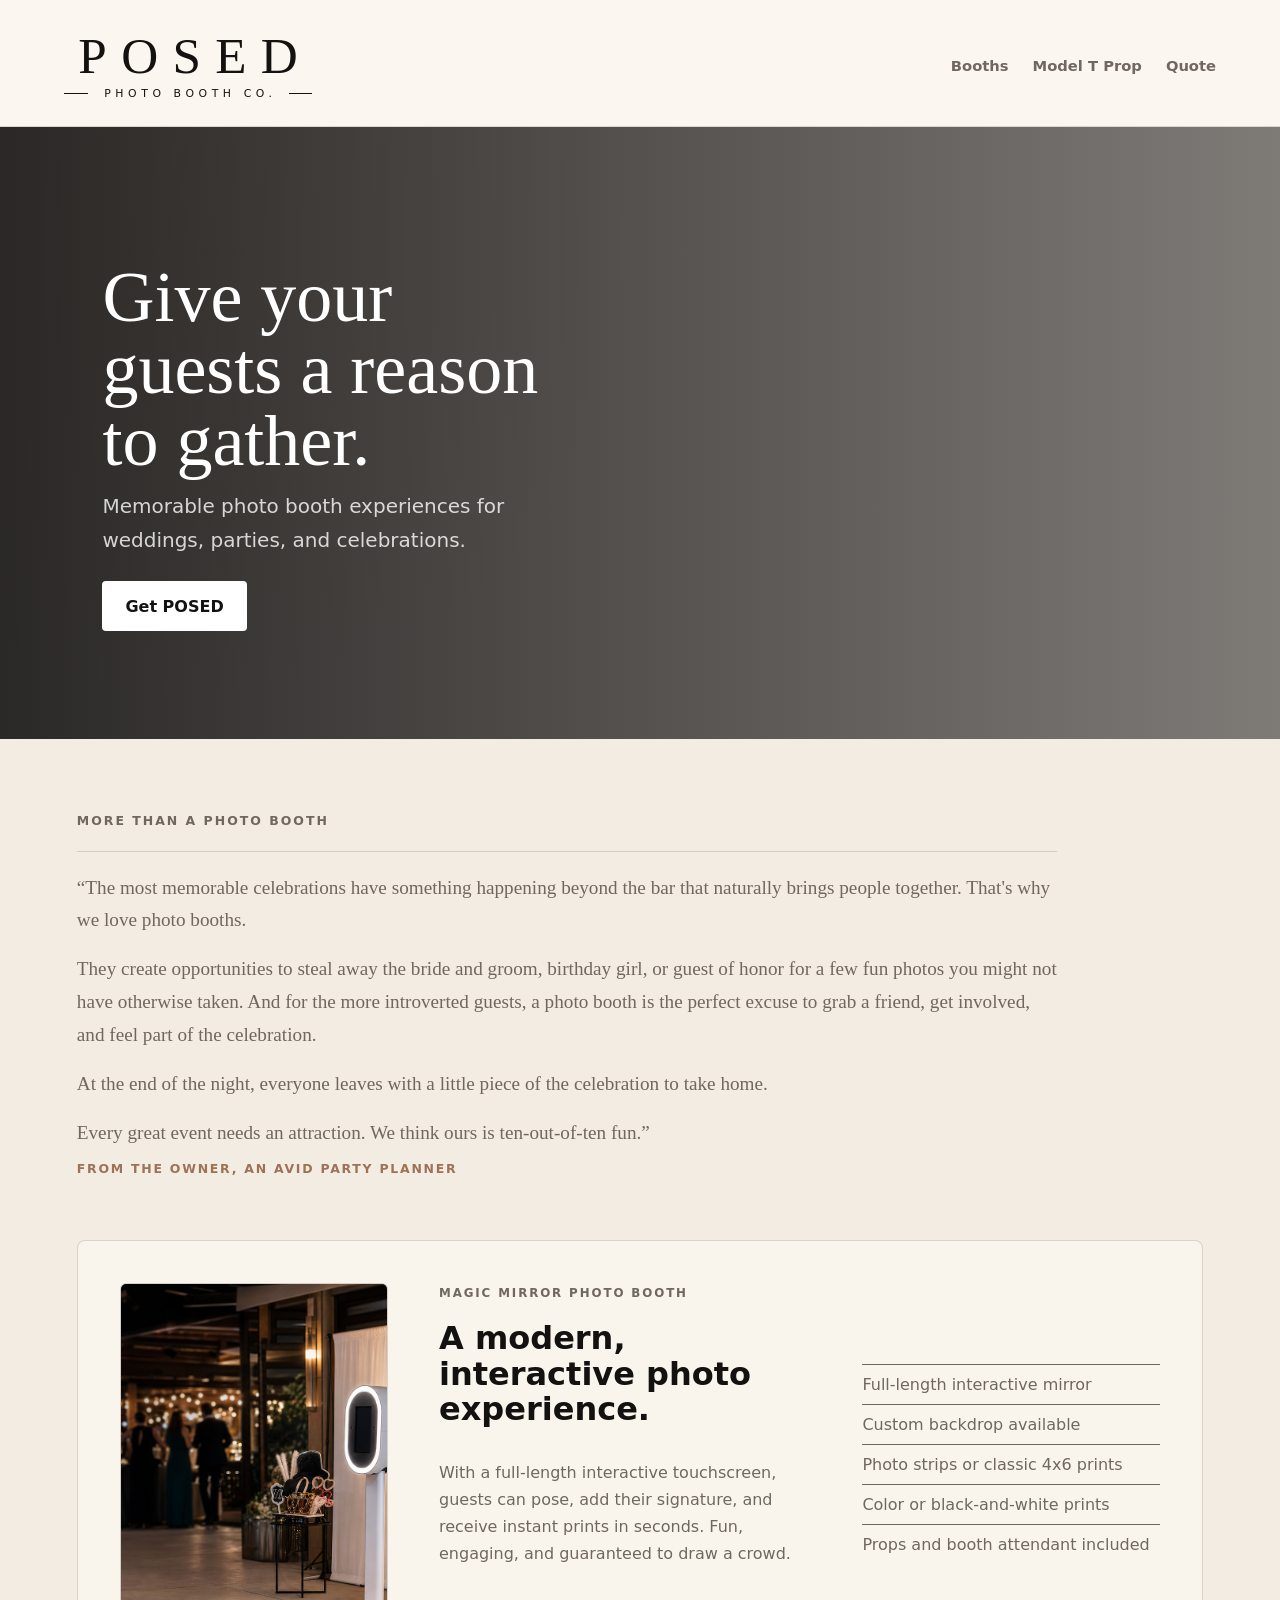
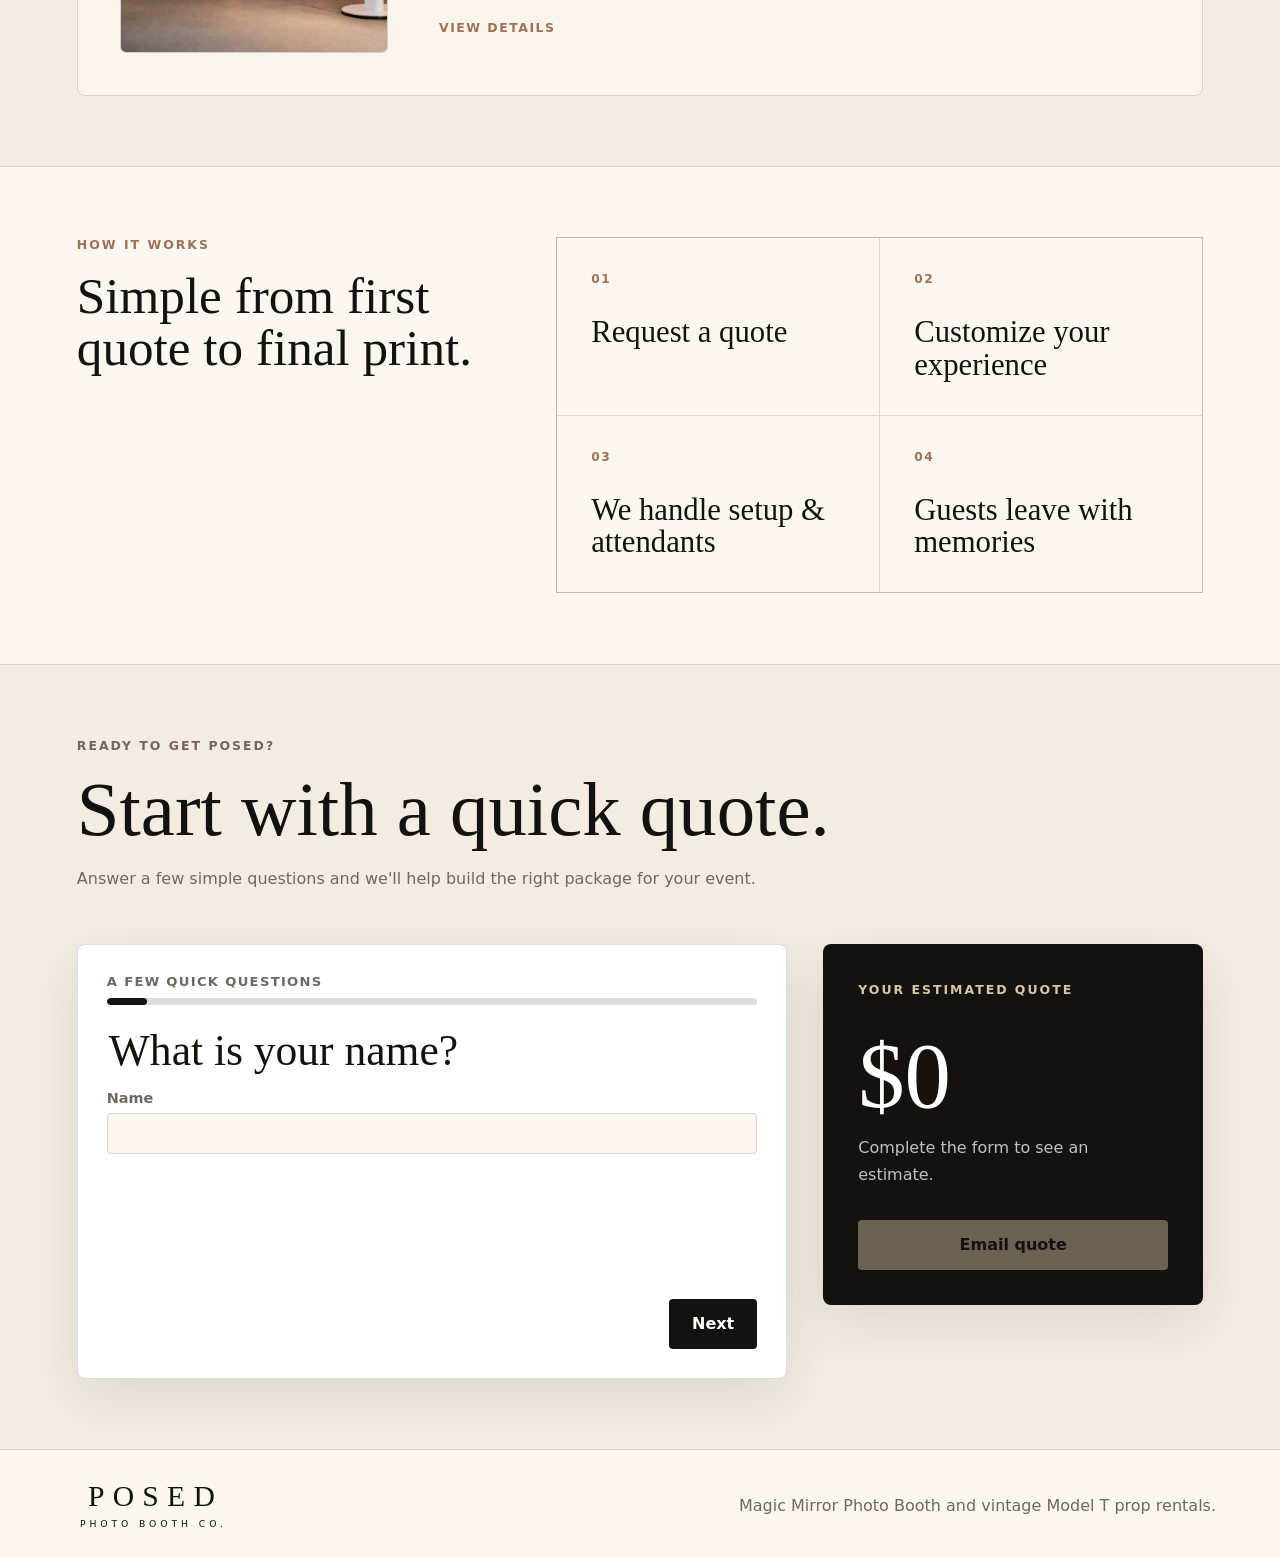
==== public/index.html @ 7e669c00 "Add Vercel public static files" ====
<!doctype html>
<html lang="en">
  <head>
    <meta charset="utf-8">
    <meta name="viewport" content="width=device-width, initial-scale=1">
    <meta
      name="description"
      content="POSED Photo Booth Co. offers mirror booth and vintage Model T photo booth experiences for weddings, parties, brand events, and celebrations."
    >
    <title>POSED Photo Booth Co.</title>
    <link rel="stylesheet" href="styles.css">
    <script src="script.js" defer></script>
  </head>
  <body>
    <header class="site-header">
      <a class="brand" href="#top" aria-label="POSED Photo Booth Co. home">
        <span class="brand-copy">
          <span class="brand-main">POSED</span>
          <span class="brand-sub"><span></span>Photo Booth Co.<span></span></span>
        </span>
      </a>
      <nav class="nav" aria-label="Primary navigation">
        <a href="mirror-booth.html">Booths</a>
        <a href="model-t-booth.html">Model T Prop</a>
        <a href="#quote">Quote</a>
      </nav>
    </header>

    <main id="top">
      <section class="hero">
        <div class="hero-copy">
          <h1>Give your guests a reason to gather.</h1>
          <p>Memorable photo booth experiences for weddings, parties, and celebrations.</p>
          <a class="button" href="#quote">Get POSED</a>
        </div>
      </section>

      <section class="booth-section" id="booths" aria-label="Photo booth options">
        <div class="section-heading">
          <p class="eyebrow">More than a photo booth</p>
          <figure class="owner-quote">
            <blockquote>
              <p>
                &ldquo;The most memorable celebrations have something happening beyond
                the bar that naturally brings people together. That's why we love
                photo booths.
              </p>
              <p>
                They create opportunities to steal away the bride and groom,
                birthday girl, or guest of honor for a few fun photos you might
                not have otherwise taken. And for the more introverted guests, a
                photo booth is the perfect excuse to grab a friend, get involved,
                and feel part of the celebration.
              </p>
              <p>
                At the end of the night, everyone leaves with a little piece of
                the celebration to take home.
              </p>
              <p>
                Every great event needs an attraction. We think ours is
                ten-out-of-ten fun.&rdquo;
              </p>
            </blockquote>
            <figcaption>From the owner, an avid party planner</figcaption>
          </figure>
        </div>
        <div class="booth-grid">
          <a class="booth-card-link" href="mirror-booth.html">
            <article class="booth-card">
              <figure class="booth-card-media">
                <img
                  src="assets/posed-photo-booth-hero.png"
                  alt="Magic Mirror photo booth setup with event backdrop"
                >
              </figure>
              <p class="booth-label">Magic Mirror Photo Booth</p>
              <h3>A modern, interactive photo experience.</h3>
              <p>
                With a full-length interactive touchscreen, guests can pose, add
                their signature, and receive instant prints in seconds. Fun,
                engaging, and guaranteed to draw a crowd.
              </p>
              <ul>
                <li>Full-length interactive mirror</li>
                <li>Custom backdrop available</li>
                <li>Photo strips or classic 4x6 prints</li>
                <li>Color or black-and-white prints</li>
                <li>Props and booth attendant included</li>
              </ul>
              <span class="card-link-text">View details</span>
            </article>
          </a>
        </div>
      </section>

      <section class="process-section" aria-labelledby="process-title">
        <div class="process-inner">
          <div class="process-heading">
            <p class="eyebrow">How it works</p>
            <h2 id="process-title">Simple from first quote to final print.</h2>
          </div>
          <ol class="process-list">
            <li>
              <span>01</span>
              <p>Request a quote</p>
            </li>
            <li>
              <span>02</span>
              <p>Customize your experience</p>
            </li>
            <li>
              <span>03</span>
              <p>We handle setup &amp; attendants</p>
            </li>
            <li>
              <span>04</span>
              <p>Guests leave with memories</p>
            </li>
          </ol>
        </div>
      </section>

      <section class="quote-section" id="quote" aria-labelledby="quote-title">
        <div class="quote-intro">
          <p class="eyebrow">Ready to get POSED?</p>
          <h2 id="quote-title">Start with a quick quote.</h2>
          <p>
            Answer a few simple questions and we'll help build the right package
            for your event.
          </p>
        </div>

        <form class="quote-form" id="quote-form" novalidate>
          <div class="progress" aria-label="Quote form progress">
            <span id="progress-text">A few quick questions</span>
            <span class="progress-track"><span id="progress-fill"></span></span>
          </div>

          <fieldset class="form-step is-active" data-step="0">
            <legend>What is your name?</legend>
            <label>
              Name
              <input type="text" name="name" autocomplete="name" required>
            </label>
          </fieldset>

          <fieldset class="form-step" data-step="1">
            <legend>What is your email?</legend>
            <label>
              Email
              <input type="email" name="email" autocomplete="email" required>
            </label>
          </fieldset>

          <fieldset class="form-step" data-step="2">
            <legend>What is your phone number?</legend>
            <label>
              Phone
              <input type="tel" name="phone" autocomplete="tel" required>
            </label>
          </fieldset>

          <fieldset class="form-step" data-step="3">
            <legend>What type of event is it?</legend>
            <label>
              Type of event
              <select name="eventType" required>
                <option value="">Select one</option>
                <option value="Wedding">Wedding</option>
                <option value="Birthday">Birthday</option>
                <option value="Corporate event">Corporate event</option>
                <option value="Baby shower">Baby shower</option>
                <option value="Branding event">Branding event</option>
                <option value="Other">Other</option>
              </select>
            </label>
          </fieldset>

          <fieldset class="form-step" data-step="4">
            <legend>What date is your event?</legend>
            <label>
              Event date
              <input type="date" name="eventDate" required>
            </label>
          </fieldset>

          <fieldset class="form-step" data-step="5">
            <legend>Where is the event?</legend>
            <label>
              Venue or city
              <input type="text" name="location" placeholder="Venue, city, or address">
            </label>
          </fieldset>

          <fieldset class="form-step" data-step="6">
            <legend>About how many people will attend?</legend>
            <label class="range-field">
              <span>Estimated guest count: <strong id="guest-count-value">150</strong></span>
              <input
                type="range"
                name="guestCount"
                min="25"
                max="500"
                step="25"
                value="150"
              >
            </label>
          </fieldset>

          <fieldset class="form-step" data-step="7">
            <legend>Your photo booth experience</legend>
            <div class="choice-grid">
              <label class="choice-card">
                <input type="radio" name="booth" value="Mirror Booth" checked>
                <span>
                  <strong>Mirror Booth</strong>
                  <small>Starting at $650</small>
                  Interactive full-body mirror photos, on-screen signing, and prints.
                </span>
                <img
                  class="choice-image"
                  src="assets/posed-photo-booth-hero.png"
                  alt="Mirror booth setup with backdrop and event lighting"
                >
              </label>
            </div>
          </fieldset>

          <fieldset class="form-step" data-step="8">
            <legend>How many hours do you need the booth?</legend>
            <label>
              Booth time
              <select name="hours">
                <option value="2">2 hours</option>
                <option value="3" selected>3 hours</option>
                <option value="4">4 hours</option>
                <option value="5">5 hours</option>
              </select>
            </label>
          </fieldset>

          <fieldset class="form-step" data-step="9">
            <legend>Which print format do you prefer?</legend>
            <label>
              Print format
              <select name="printFormat">
                <option value="Photo booth strip">Photo booth strip</option>
                <option value="Classic 4x6">Classic 4x6</option>
                <option value="Unsure">Unsure</option>
              </select>
            </label>
          </fieldset>

          <fieldset class="form-step" data-step="10">
            <legend>Do you want color or black and white photos?</legend>
            <label>
              Photo style
              <select name="photoStyle">
                <option value="Color">Color</option>
                <option value="Black and white">Black and white</option>
                <option value="Both color and black and white">Both</option>
                <option value="Unsure">Unsure</option>
              </select>
            </label>
          </fieldset>

          <fieldset class="form-step" data-step="11">
            <legend>Do you want a custom backdrop?</legend>
            <label>
              Backdrop
              <select name="backdrop">
                <option value="Standard backdrop">Standard backdrop</option>
                <option value="Custom backdrop">Custom backdrop</option>
                <option value="Not sure yet">Not sure yet</option>
              </select>
            </label>
          </fieldset>

          <fieldset class="form-step" data-step="12">
            <legend>What time does the event start?</legend>
            <label>
              Event start time
              <input type="time" name="eventTime">
            </label>
          </fieldset>

          <fieldset class="form-step" data-step="13">
            <legend>Will the booth be indoors or outdoors?</legend>
            <label>
              Setup location
              <select name="setupLocation">
                <option value="Indoor">Indoor</option>
                <option value="Outdoor">Outdoor</option>
                <option value="Not sure yet">Not sure yet</option>
              </select>
            </label>
          </fieldset>

          <fieldset class="form-step" data-step="14">
            <legend>Will there be power access nearby?</legend>
            <label>
              Power access nearby?
              <select name="powerAccess">
                <option value="Yes">Yes</option>
                <option value="No">No</option>
                <option value="Not sure yet">Not sure yet</option>
              </select>
            </label>
          </fieldset>

          <fieldset class="form-step" data-step="15">
            <legend>Anything else we should know?</legend>
            <label>
              Notes
              <textarea
                name="notes"
                rows="4"
                placeholder="Venue rules, theme, timing, stairs/elevator access, special print requests, or questions."
              ></textarea>
            </label>
          </fieldset>

          <p class="form-message" id="form-message" role="status"></p>

          <div class="form-actions">
            <button class="secondary-button" type="button" id="prev-step">Back</button>
            <button type="button" id="next-step">Next</button>
            <button type="submit" id="show-quote">Get quote</button>
          </div>
        </form>

        <aside class="quote-result" id="quote-result" aria-live="polite">
          <p class="eyebrow">Your estimated quote</p>
          <strong id="quote-total">$0</strong>
          <p id="quote-summary">Complete the form to see an estimate.</p>
          <a class="email-button is-disabled" id="email-quote" href="#" aria-disabled="true">
            Email quote
          </a>
        </aside>
      </section>
    </main>

    <footer class="site-footer">
      <a class="brand brand-small" href="#top" aria-label="POSED Photo Booth Co. home">
        <span class="brand-copy">
          <span class="brand-main">POSED</span>
          <span class="brand-sub"><span></span>Photo Booth Co.<span></span></span>
        </span>
      </a>
      <p>Magic Mirror Photo Booth and vintage Model T prop rentals.</p>
    </footer>

    <a class="mobile-sticky-cta" href="#quote">Get Quote</a>
  </body>
</html>
---- public/styles.css ----
:root {
  color-scheme: light;
  --ivory: #f3ece2;
  --paper: #fbf7f0;
  --ink: #141211;
  --muted: #706760;
  --line: rgba(20, 18, 17, 0.14);
  --champagne: #d8c4a6;
  --clay: #9d7257;
  --white: #ffffff;
  --shadow: 0 18px 56px rgba(20, 18, 17, 0.1);
}

* {
  box-sizing: border-box;
}

html {
  scroll-behavior: smooth;
  width: 100%;
  max-width: 100%;
  overflow-x: clip;
}

body {
  width: 100%;
  max-width: 100%;
  margin: 0;
  overflow-x: clip;
  background:
    radial-gradient(circle at 15% 8%, rgba(216, 196, 166, 0.24), transparent 28rem),
    var(--paper);
  color: var(--ink);
  font-family:
    Inter, ui-sans-serif, system-ui, -apple-system, BlinkMacSystemFont, "Segoe UI",
    sans-serif;
}

button,
input,
select,
textarea {
  font: inherit;
}

a {
  color: inherit;
}

img,
svg,
video {
  max-width: 100%;
}

main,
section,
header,
footer {
  max-width: 100%;
}

.site-header,
.site-footer {
  display: flex;
  align-items: center;
  justify-content: space-between;
  gap: 24px;
  padding: 26px clamp(20px, 5vw, 72px) 22px;
  background: var(--paper);
  border-bottom: 1px solid var(--line);
  overflow-wrap: break-word;
}

.site-header {
  position: sticky;
  top: 0;
  z-index: 10;
  backdrop-filter: blur(16px);
  background: rgba(251, 247, 240, 0.92);
}

.brand {
  display: inline-flex;
  flex-direction: column;
  align-items: center;
  gap: 6px;
  max-width: 100%;
  min-width: 0;
  padding-block: 4px;
  text-decoration: none;
  text-transform: uppercase;
}

.brand-copy {
  display: flex;
  flex-direction: column;
  align-items: center;
  gap: 6px;
  max-width: 100%;
  min-width: 0;
}

.brand-main {
  font-family: Didot, "Bodoni 72", "Times New Roman", serif;
  font-size: clamp(2rem, 5vw, 3.2rem);
  line-height: 1;
  letter-spacing: 0.28em;
  text-indent: 0.28em;
}

.brand-sub {
  display: grid;
  grid-template-columns: minmax(0, 1fr) auto minmax(0, 1fr);
  align-items: center;
  gap: 12px;
  width: min(100%, 24rem);
  max-width: 100%;
  font-size: 0.68rem;
  letter-spacing: 0.42em;
  text-indent: 0.42em;
  white-space: nowrap;
}

.brand-sub span {
  height: 1px;
  background: var(--ink);
}

.brand-small {
  align-items: center;
  min-width: 0;
  padding-block: 6px;
}

.brand-small .brand-main {
  font-size: 1.85rem;
}

.brand-small .brand-sub {
  font-size: 0.58rem;
}

.nav {
  display: flex;
  flex-wrap: wrap;
  gap: 24px;
  color: var(--muted);
  font-size: 0.92rem;
  font-weight: 800;
}

.nav a {
  text-decoration: none;
}

.nav a:hover {
  color: var(--ink);
}

.hero {
  min-height: clamp(520px, 68vh, 680px);
  display: grid;
  grid-template-columns: minmax(0, 1fr) auto;
  justify-content: center;
  align-items: center;
  gap: clamp(28px, 6vw, 72px);
  padding: clamp(82px, 10vw, 142px) clamp(28px, 8vw, 112px) clamp(72px, 8vw, 112px);
  background:
    linear-gradient(90deg, rgba(20, 18, 17, 0.9), rgba(20, 18, 17, 0.54)),
    url("/images/model-t.jpg") center center / cover no-repeat;
  color: var(--white);
}

.hero-copy {
  width: min(50%, 620px);
  min-width: 0;
  max-width: 620px;
}

.eyebrow {
  margin: 0 0 18px;
  color: var(--clay);
  font-size: 0.78rem;
  font-weight: 900;
  letter-spacing: 0.16em;
  text-transform: uppercase;
}

.hero .eyebrow,
.quote-result .eyebrow {
  color: var(--champagne);
}

h1,
h2,
h3,
p {
  margin-top: 0;
  overflow-wrap: break-word;
}

h1,
h2 {
  font-family: Didot, "Bodoni 72", "Times New Roman", serif;
  font-weight: 400;
  letter-spacing: 0;
  text-wrap: balance;
}

h1 {
  margin-bottom: 22px;
  font-size: clamp(4.2rem, 10vw, 9rem);
  line-height: 0.86;
}

.hero h1 {
  margin-bottom: 12px;
  font-size: 4.5rem;
  line-height: 1;
}

h2 {
  margin-bottom: 18px;
  font-size: clamp(2.8rem, 6vw, 5.8rem);
  line-height: 0.94;
}

h3 {
  margin-bottom: 14px;
  font-size: clamp(1.45rem, 2.5vw, 2rem);
  line-height: 1.1;
}

.hero p,
.section-heading p,
.quote-intro p,
.booth-card p,
.site-footer p,
.quote-result p {
  color: var(--muted);
  line-height: 1.7;
}

.hero p {
  width: min(100%, 520px);
  max-width: 520px;
  margin-bottom: 24px;
  color: rgba(255, 255, 255, 0.8);
  font-size: clamp(1.05rem, 2vw, 1.25rem);
}

.owner-quote {
  max-width: 980px;
  margin: 20px 0 0;
  padding: 20px 0 0;
  border-top: 1px solid var(--line);
}

.owner-quote blockquote {
  margin: 0;
  color: var(--ink);
  font-family: Didot, "Bodoni 72", "Times New Roman", serif;
  font-size: clamp(1rem, 1.5vw, 1.35rem);
  line-height: 1.45;
}

.owner-quote blockquote p {
  margin: 0;
}

.owner-quote blockquote p + p {
  margin-top: 0.85em;
}

.owner-quote figcaption {
  margin-top: 12px;
  color: var(--clay);
  font-size: 0.78rem;
  font-weight: 900;
  letter-spacing: 0.14em;
  text-transform: uppercase;
}

.button,
.form-actions button,
.email-button {
  max-width: 100%;
  min-width: 0;
  min-height: 50px;
  display: inline-flex;
  align-items: center;
  justify-content: center;
  border: 1px solid transparent;
  border-radius: 4px;
  padding: 0 22px;
  background: var(--ink);
  color: var(--white);
  font-weight: 900;
  text-align: center;
  text-decoration: none;
  cursor: pointer;
  white-space: normal;
}

.hero .button {
  background: var(--white);
  color: var(--ink);
}

.booth-section,
.process-section,
.quote-section {
  padding: clamp(46px, 5.5vw, 74px) clamp(20px, 6vw, 88px);
}

.booth-section {
  background: var(--ivory);
}

.section-heading,
.quote-intro {
  width: min(100%, 760px);
  max-width: 760px;
  margin-bottom: 24px;
}

.section-heading {
  width: min(100%, 1280px);
  max-width: 1280px;
  margin-inline: auto;
}

.booth-section .section-heading {
  margin-bottom: clamp(46px, 5vw, 68px);
}

.booth-grid {
  display: grid;
  grid-template-columns: minmax(0, 1fr);
  gap: 20px;
  align-items: stretch;
  width: min(100%, 1280px);
  margin-inline: auto;
}

.booth-card-link {
  display: block;
  height: 100%;
  color: inherit;
  text-decoration: none;
}

.booth-card {
  min-height: 0;
  height: 100%;
  display: grid;
  grid-template-columns: minmax(220px, 0.72fr) minmax(0, 1fr) minmax(250px, 0.8fr);
  gap: 18px clamp(28px, 4vw, 52px);
  align-items: start;
  padding: clamp(26px, 4vw, 42px);
  background: rgba(251, 247, 240, 0.82);
  border: 1px solid var(--line);
  border-radius: 8px;
  box-shadow: none;
}

.booth-card-media {
  grid-column: 1;
  grid-row: 1 / span 5;
  align-self: stretch;
  min-height: 320px;
  margin: 0;
}

.booth-card-media img {
  display: block;
  width: 100%;
  height: 100%;
  min-height: inherit;
  border: 1px solid rgba(20, 18, 17, 0.16);
  border-radius: 6px;
  object-fit: cover;
}

.booth-card.featured {
  background: var(--ink);
  color: var(--white);
}

.booth-card-link:hover .booth-card,
.booth-card-link:focus-visible .booth-card {
  transform: translateY(-2px);
  box-shadow: var(--shadow);
}

.booth-card.featured p,
.booth-card.featured li {
  color: rgba(255, 255, 255, 0.74);
}

.booth-label {
  margin-bottom: 0;
  color: var(--clay);
  font-size: 0.74rem;
  font-weight: 900;
  letter-spacing: 0.16em;
  text-transform: uppercase;
}

.booth-card ul {
  display: grid;
  gap: 10px;
  align-self: center;
  grid-column: 3;
  grid-row: 1 / span 4;
  margin: 0;
  padding: 0;
  list-style: none;
}

.booth-card h3,
.booth-card > p,
.card-link-text {
  grid-column: 2;
}

.booth-card > .booth-label {
  grid-column: 2;
}

.booth-card li {
  padding-top: 10px;
  border-top: 1px solid currentColor;
  color: var(--muted);
}

.card-link-text {
  display: inline-flex;
  margin-top: 18px;
  color: var(--clay);
  font-size: 0.78rem;
  font-weight: 900;
  letter-spacing: 0.12em;
  text-transform: uppercase;
}

.booth-card.featured .card-link-text {
  color: var(--champagne);
}

.process-section {
  background: var(--paper);
  border-top: 1px solid var(--line);
  border-bottom: 1px solid var(--line);
}

.process-inner {
  display: grid;
  grid-template-columns: minmax(0, 0.8fr) minmax(0, 1.2fr);
  gap: clamp(24px, 4vw, 48px);
  align-items: start;
  width: min(100%, 1280px);
  margin-inline: auto;
}

.process-heading {
  min-width: 0;
}

.process-heading h2 {
  max-width: 520px;
  font-size: clamp(2.5rem, 4vw, 4.6rem);
  line-height: 1;
}

.process-list {
  display: grid;
  grid-template-columns: repeat(2, minmax(0, 1fr));
  gap: 1px;
  margin: 0;
  padding: 0;
  border: 1px solid var(--line);
  background: var(--line);
  list-style: none;
}

.process-list li {
  min-width: 0;
  padding: clamp(22px, 3vw, 34px);
  background: var(--paper);
}

.process-list span {
  display: block;
  margin-bottom: 30px;
  color: var(--clay);
  font-size: 0.76rem;
  font-weight: 900;
  letter-spacing: 0.14em;
}

.process-list p {
  margin: 0;
  color: var(--ink);
  font-family: Didot, "Bodoni 72", "Times New Roman", serif;
  font-size: clamp(1.65rem, 2.4vw, 2.45rem);
  line-height: 1.05;
}

.quote-section {
  display: grid;
  grid-template-columns: minmax(0, 820px) minmax(0, 380px);
  justify-content: center;
  gap: clamp(19px, 3.5vw, 36px);
  align-items: start;
  background: var(--ivory);
}

.quote-intro {
  grid-column: 1 / -1;
  width: min(100%, 920px);
  max-width: 920px;
  margin-bottom: 0;
}

.quote-form,
.quote-result {
  min-width: 0;
  background: var(--white);
  border: 1px solid var(--line);
  border-radius: 8px;
  box-shadow: var(--shadow);
}

.quote-form {
  padding: clamp(19px, 3.4vw, 29px);
}

.progress {
  display: grid;
  gap: 9px;
  margin-bottom: 24px;
  color: var(--muted);
  font-size: 0.82rem;
  font-weight: 900;
  letter-spacing: 0.1em;
  text-transform: uppercase;
}

.progress-track {
  height: 7px;
  border-radius: 999px;
  background: rgba(20, 18, 17, 0.14);
  overflow: hidden;
}

#progress-fill {
  display: block;
  width: 0;
  height: 100%;
  background: var(--ink);
  border-radius: inherit;
  transition: width 180ms ease;
}

fieldset {
  min-width: 0;
  margin: 0;
  padding: 0;
  border: 0;
}

.form-step {
  display: none;
}

.form-step.is-active {
  display: grid;
  gap: 19px;
  min-height: 221px;
  align-content: start;
}

legend {
  margin-bottom: 19px;
  font-family: Didot, "Bodoni 72", "Times New Roman", serif;
  font-size: clamp(1.9rem, 3.4vw, 2.85rem);
  line-height: 0.98;
  overflow-wrap: break-word;
  text-wrap: balance;
}

.field-grid {
  display: grid;
  grid-template-columns: repeat(2, minmax(0, 1fr));
  gap: 14px;
}

label {
  display: grid;
  gap: 7px;
  color: var(--muted);
  font-size: 0.9rem;
  font-weight: 800;
}

.form-step > label,
.choice-grid {
  max-width: 720px;
}

input,
select,
textarea {
  width: 100%;
  border: 1px solid var(--line);
  border-radius: 4px;
  background: var(--paper);
  color: var(--ink);
}

input,
select {
  min-height: 41px;
  padding: 0 12px;
}

textarea {
  resize: vertical;
  padding: 10px;
}

.range-field {
  margin-top: 2px;
}

.range-field span {
  display: flex;
  justify-content: space-between;
  gap: 14px;
}

input[type="range"] {
  accent-color: var(--ink);
  padding: 0;
}

.choice-grid {
  display: grid;
  gap: 10px;
}

.choice-card {
  position: relative;
  display: grid;
  grid-template-columns: auto minmax(0, 1fr);
  align-items: start;
  gap: 10px 14px;
  padding: 14px 14px 15px;
  border: 1px solid var(--line);
  border-radius: 8px;
  background: var(--paper);
  color: var(--muted);
}

.choice-card input {
  grid-column: 1;
  width: auto;
  min-height: 0;
  margin: 2px 0 0;
  accent-color: var(--ink);
}

.choice-card span {
  grid-column: 2;
}

.choice-card strong {
  display: block;
  margin-bottom: 4px;
  color: var(--ink);
}

.choice-card small {
  display: block;
  margin-bottom: 9px;
  color: var(--clay);
  font-size: 0.8rem;
  font-weight: 900;
  letter-spacing: 0.08em;
  text-transform: uppercase;
}

.choice-image {
  grid-column: 1 / -1;
  width: 100%;
  border-radius: 8px;
  border: 1px solid rgba(20, 18, 17, 0.16);
  box-shadow: var(--shadow);
  display: block;
  object-fit: cover;
  opacity: 1;
  overflow: visible;
  transform: none;
  margin-top: 10px;
}

.form-message {
  min-height: 19px;
  margin: 15px 0 0;
  color: #9a3412;
  font-weight: 800;
}

.form-actions {
  display: flex;
  flex-wrap: wrap;
  justify-content: flex-end;
  gap: 10px;
  margin-top: 15px;
}

.form-actions .secondary-button {
  background: transparent;
  border-color: var(--line);
  color: var(--ink);
}

.form-actions [hidden] {
  display: none;
}

.quote-result {
  position: sticky;
  top: 110px;
  display: grid;
  gap: 16px;
  padding: clamp(24px, 4vw, 34px);
  background: var(--ink);
  color: var(--white);
}

.quote-result strong {
  font-family: Didot, "Bodoni 72", "Times New Roman", serif;
  font-size: clamp(3.8rem, 8vw, 5.8rem);
  font-weight: 400;
  line-height: 0.9;
  overflow-wrap: anywhere;
}

.quote-result p {
  color: rgba(255, 255, 255, 0.74);
}

.email-button {
  background: var(--champagne);
  color: var(--ink);
}

.email-button.is-disabled {
  pointer-events: none;
  opacity: 0.45;
}

.mobile-sticky-cta {
  display: none;
}

.site-footer {
  border-top: 1px solid var(--line);
  border-bottom: 0;
}

.site-footer p {
  margin: 0;
}

.detail-page .site-header {
  position: sticky;
}

.detail-hero {
  display: grid;
  grid-template-columns: minmax(0, 1.05fr) minmax(280px, 0.95fr);
  gap: 28px;
  align-items: center;
  padding: clamp(36px, 6vw, 72px);
  width: min(100%, 1280px);
  margin-inline: auto;
}

.detail-panel {
  display: grid;
  gap: 18px;
  min-width: 0;
}

.detail-panel h1 {
  overflow-wrap: anywhere;
}

.detail-price {
  margin: 0;
  color: var(--clay);
  font-size: 0.88rem;
  font-weight: 900;
  letter-spacing: 0.14em;
  text-transform: uppercase;
}

.detail-price strong {
  display: block;
  margin-top: 6px;
  color: var(--ink);
  font-family: Didot, "Bodoni 72", "Times New Roman", serif;
  font-size: clamp(2rem, 4vw, 3rem);
  font-weight: 400;
  letter-spacing: 0;
  text-transform: none;
}

.detail-image {
  width: 100%;
  border-radius: 10px;
  border: 1px solid var(--line);
  box-shadow: var(--shadow);
  object-fit: cover;
}

.detail-list {
  display: grid;
  gap: 12px;
  margin: 0;
  padding: 0;
  list-style: none;
}

.detail-list li {
  padding: 14px 0;
  border-top: 1px solid var(--line);
  color: var(--ink);
  line-height: 1.6;
}

.detail-list li:last-child {
  border-bottom: 1px solid var(--line);
}

.detail-actions {
  display: flex;
  flex-wrap: wrap;
  gap: 12px;
}

.detail-actions .button,
.detail-actions .secondary-button {
  max-width: 100%;
  min-height: 48px;
  padding: 0 18px;
  border-radius: 4px;
  text-align: center;
  text-decoration: none;
  white-space: normal;
}

.detail-actions .secondary-button {
  display: inline-flex;
  align-items: center;
  justify-content: center;
  border: 1px solid var(--line);
  color: var(--ink);
}

.strip-preview {
  display: grid;
  grid-template-columns: minmax(0, 1fr) minmax(220px, 340px);
  justify-content: center;
  gap: clamp(28px, 6vw, 72px);
  align-items: center;
  padding: clamp(40px, 7vw, 88px) clamp(20px, 7vw, 96px);
  background: var(--ivory);
}

.strip-preview-copy {
  min-width: 0;
  max-width: 720px;
}

.strip-preview-copy p {
  color: var(--muted);
  line-height: 1.7;
}

.strip-preview-figure {
  justify-self: center;
  margin: 0;
  width: min(100%, 300px);
}

.photo-booth-strip {
  display: block;
  width: 100%;
  height: auto;
  border: 1px solid rgba(20, 18, 17, 0.18);
  box-shadow: var(--shadow);
}

@media (max-width: 920px) {
  .detail-hero {
    grid-template-columns: 1fr;
  }

  .strip-preview {
    grid-template-columns: 1fr;
  }
}

@media (max-width: 920px) {
  .site-header,
  .site-footer,
  .hero {
    align-items: flex-start;
    grid-template-columns: 1fr;
  }

  .hero-copy {
    width: min(50%, 30rem);
    max-width: 30rem;
  }

  .hero h1 {
    font-size: 2.875rem;
    line-height: 1.03;
  }

  .site-header,
  .site-footer {
    flex-direction: column;
  }

  .quote-section,
  .process-inner,
  .booth-grid {
    grid-template-columns: 1fr;
  }

  .booth-card {
    grid-template-columns: 1fr;
  }

  .booth-card-media,
  .booth-card > .booth-label,
  .booth-card h3,
  .booth-card > p,
  .card-link-text {
    grid-column: 1;
  }

  .booth-card-media {
    grid-row: auto;
    min-height: 300px;
  }

  .booth-card ul {
    grid-column: 1;
    grid-row: auto;
    margin-top: 8px;
  }

  .booth-card-link {
    display: block;
  }

  .quote-result {
    position: static;
  }
}

@media (max-width: 640px) {
  body {
    padding-bottom: calc(78px + env(safe-area-inset-bottom));
  }

  .site-header {
    position: static;
  }

  .site-header,
  .site-footer,
  .hero,
  .booth-section,
  .process-section,
  .quote-section,
  .detail-hero,
  .strip-preview {
    padding-inline: 20px;
  }

  .brand {
    align-items: center;
    gap: 4px;
    width: min(100%, 18rem);
  }

  .brand-main {
    font-size: 2.4rem;
    letter-spacing: 0.2em;
    text-indent: 0.2em;
  }

  .brand-sub {
    gap: 8px;
    font-size: 0.56rem;
    letter-spacing: 0.22em;
    text-indent: 0.22em;
  }

  .brand-copy {
    align-items: center;
  }

  .nav {
    width: 100%;
    justify-content: space-between;
    gap: 16px;
  }

  .hero {
    min-height: 500px;
    padding-block: 72px;
  }

  .hero-copy {
    width: min(100%, 21rem);
    max-width: 21rem;
  }

  .hero .eyebrow {
    margin-bottom: 14px;
  }

  h1 {
    font-size: clamp(3.1rem, 15vw, 4.8rem);
    line-height: 0.9;
  }

  .hero h1 {
    margin-bottom: 10px;
    font-size: 2.25rem;
    line-height: 1.08;
  }

  .hero p {
    font-size: 1rem;
    line-height: 1.55;
  }

  h2 {
    font-size: clamp(2.45rem, 12vw, 4rem);
  }

  .process-section {
    padding-block: 40px;
  }

  .booth-card-media {
    min-height: 240px;
  }

  .process-heading h2 {
    font-size: clamp(2.35rem, 10vw, 3.4rem);
  }

  .process-list {
    grid-template-columns: 1fr;
  }

  .process-list li {
    padding: 19px;
  }

  .process-list span {
    margin-bottom: 20px;
  }

  .process-list p {
    font-size: 1.75rem;
  }

  .detail-panel h1 {
    font-size: clamp(2.7rem, 13vw, 4.2rem);
  }

  .field-grid {
    grid-template-columns: 1fr;
  }

  .form-actions {
    flex-direction: column-reverse;
    margin-top: 13px;
  }

  .form-actions button {
    width: 100%;
  }

  .quote-form {
    padding: 20px;
  }

  .progress {
    margin-bottom: 20px;
  }

  .form-step.is-active {
    gap: 16px;
    min-height: 200px;
  }

  legend {
    margin-bottom: 16px;
  }

  .detail-actions {
    display: grid;
  }

  .detail-actions .button,
  .detail-actions .secondary-button {
    width: 100%;
  }

  .mobile-sticky-cta {
    position: fixed;
    right: 20px;
    bottom: calc(16px + env(safe-area-inset-bottom));
    left: 20px;
    z-index: 20;
    min-height: 54px;
    display: inline-flex;
    align-items: center;
    justify-content: center;
    border: 1px solid rgba(251, 247, 240, 0.26);
    border-radius: 4px;
    background: var(--ink);
    box-shadow: 0 14px 42px rgba(20, 18, 17, 0.26);
    color: var(--white);
    font-weight: 900;
    text-align: center;
    text-decoration: none;
  }
}
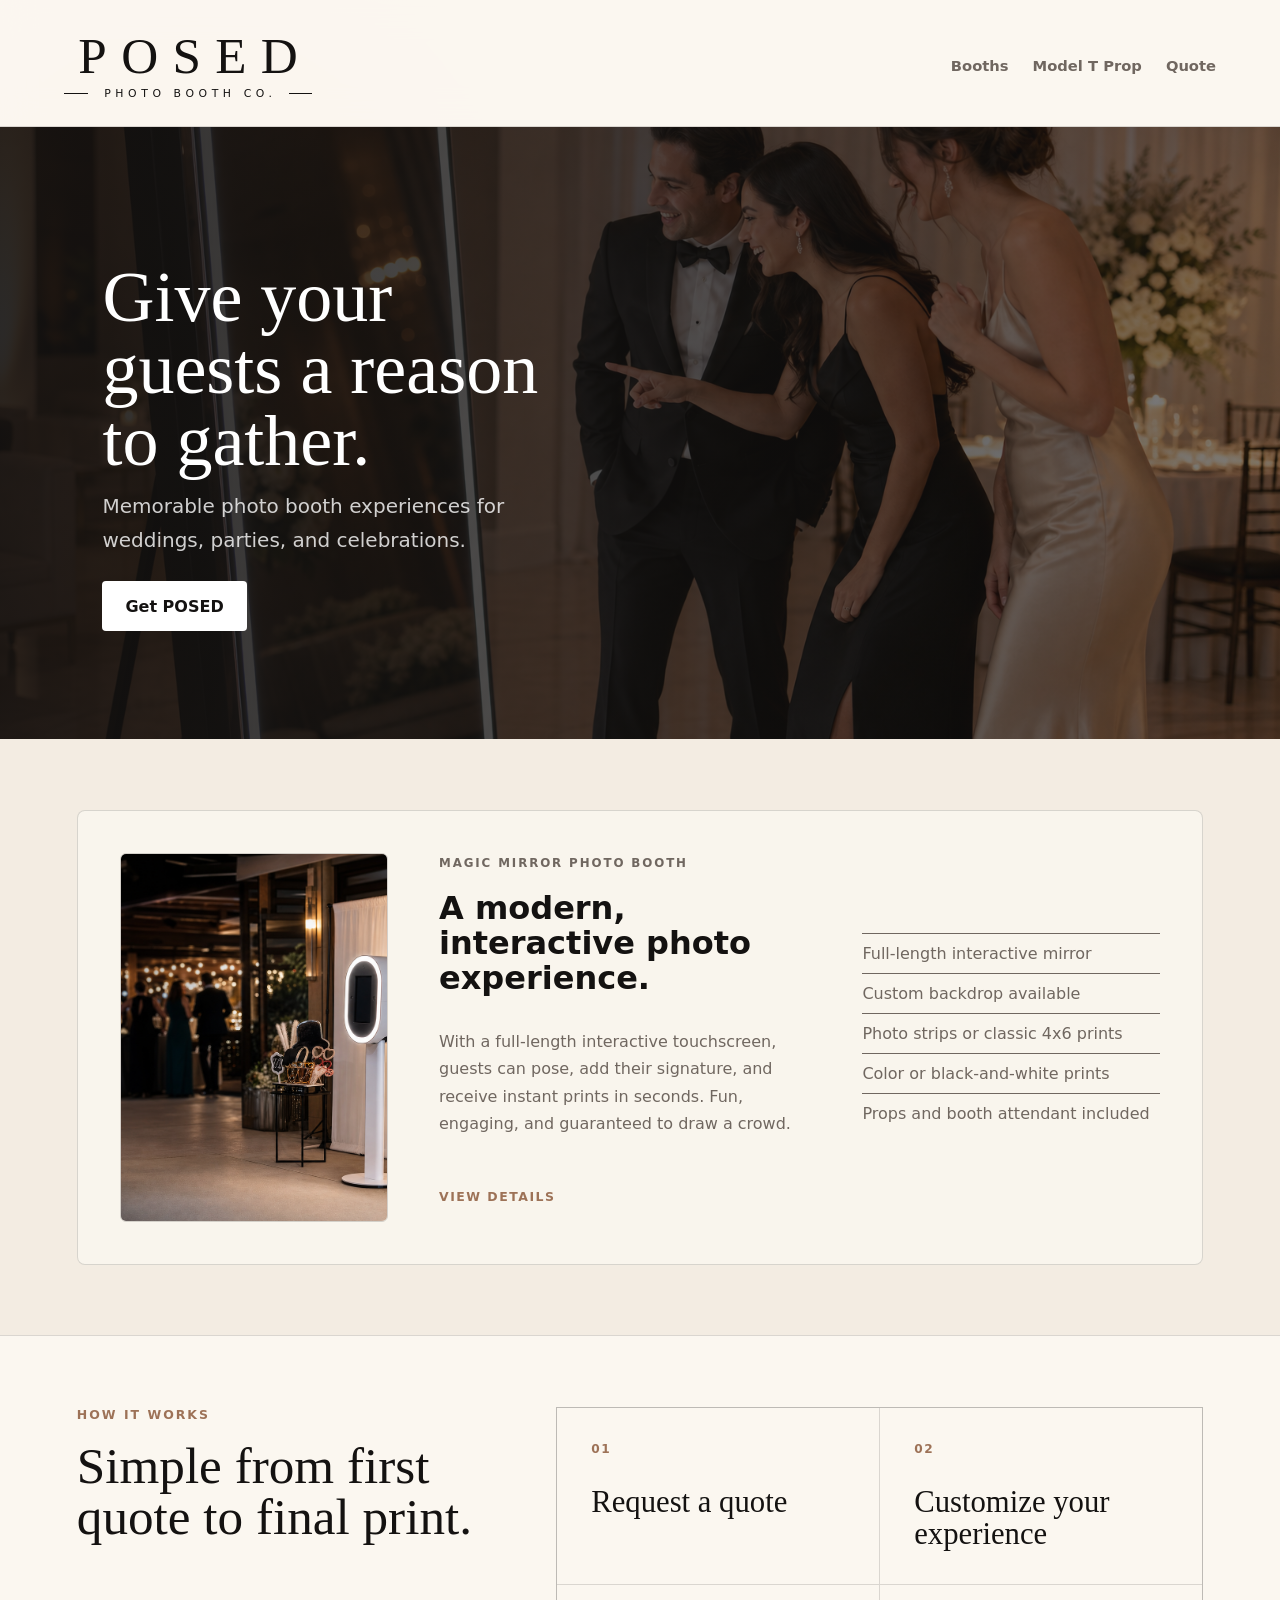
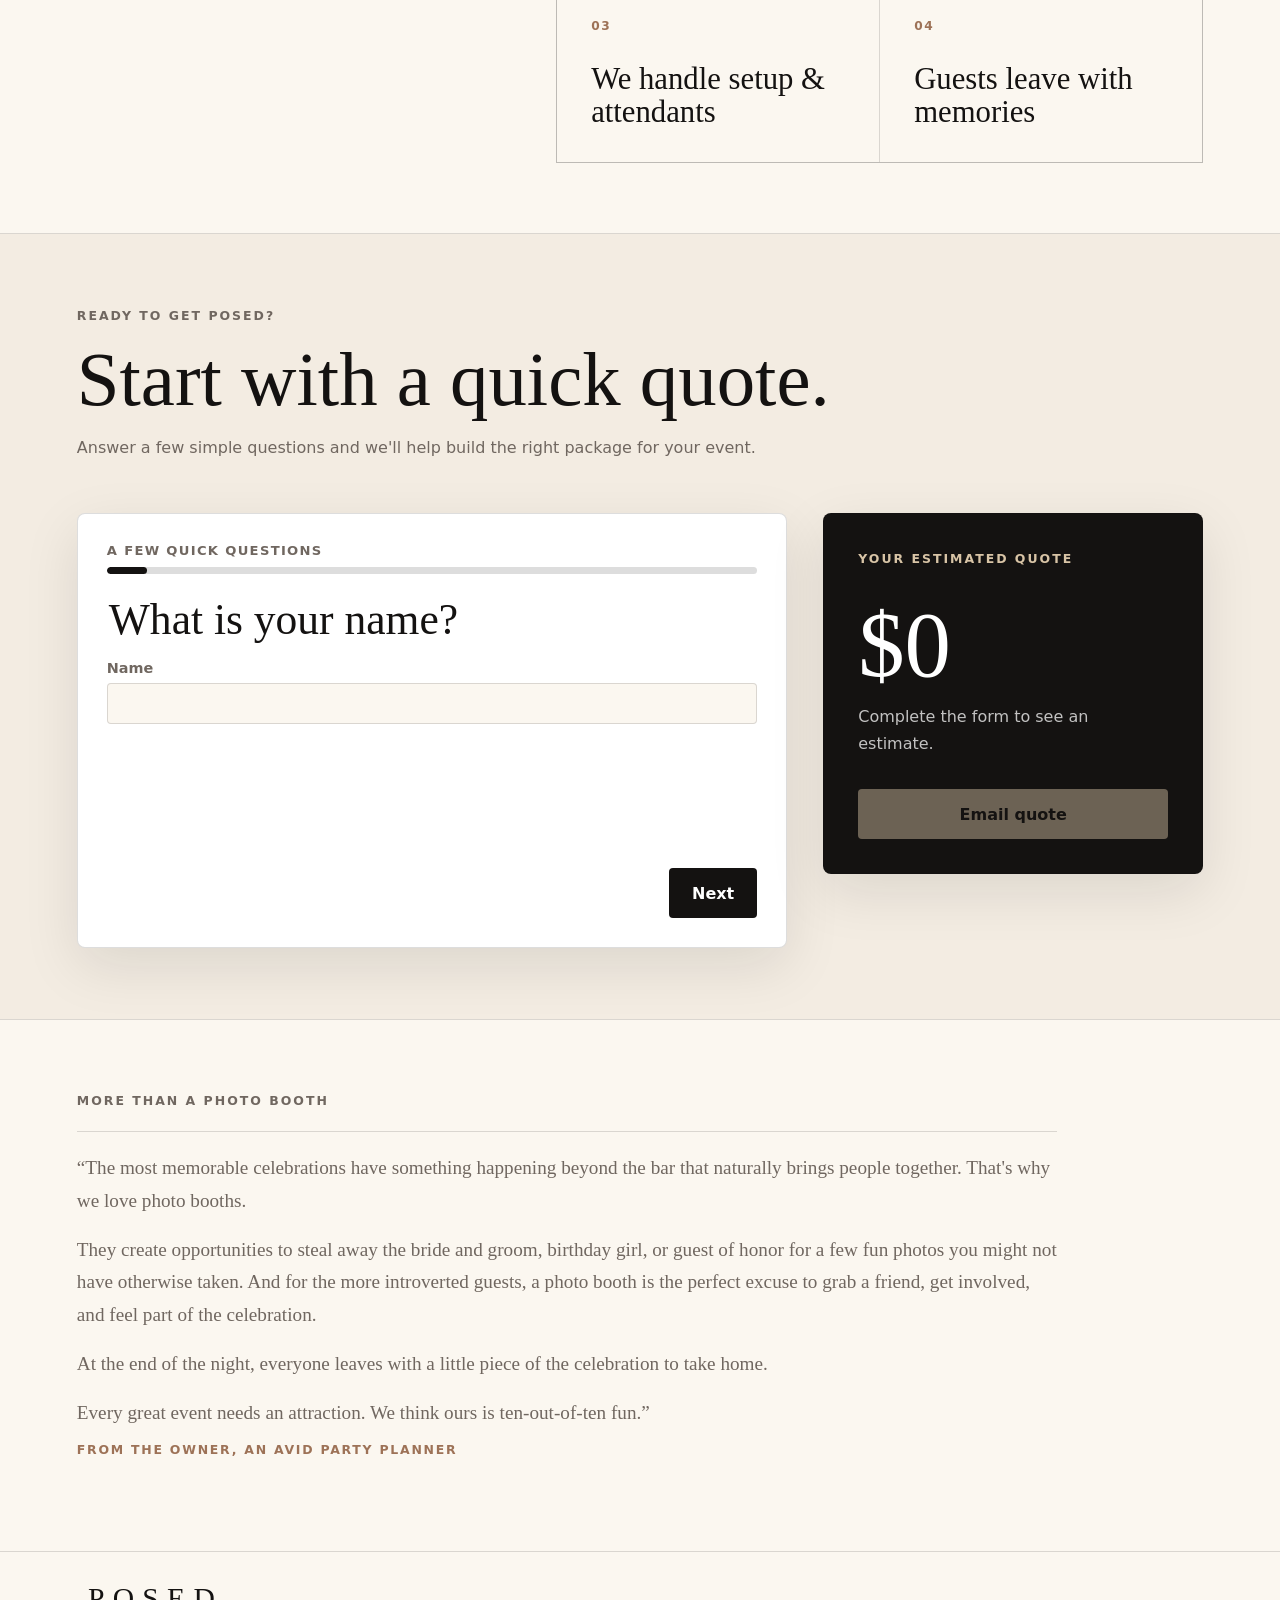
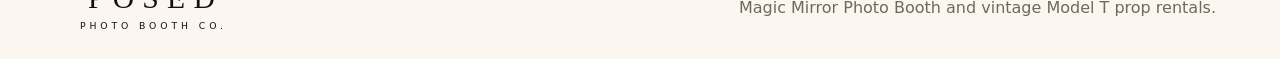
==== commit e7fa3ecc: "Update hero image and move owner quote" ====
--- a/public/index.html
+++ b/public/index.html
@@ -36,34 +36,6 @@
       </section>
 
       <section class="booth-section" id="booths" aria-label="Photo booth options">
-        <div class="section-heading">
-          <p class="eyebrow">More than a photo booth</p>
-          <figure class="owner-quote">
-            <blockquote>
-              <p>
-                &ldquo;The most memorable celebrations have something happening beyond
-                the bar that naturally brings people together. That's why we love
-                photo booths.
-              </p>
-              <p>
-                They create opportunities to steal away the bride and groom,
-                birthday girl, or guest of honor for a few fun photos you might
-                not have otherwise taken. And for the more introverted guests, a
-                photo booth is the perfect excuse to grab a friend, get involved,
-                and feel part of the celebration.
-              </p>
-              <p>
-                At the end of the night, everyone leaves with a little piece of
-                the celebration to take home.
-              </p>
-              <p>
-                Every great event needs an attraction. We think ours is
-                ten-out-of-ten fun.&rdquo;
-              </p>
-            </blockquote>
-            <figcaption>From the owner, an avid party planner</figcaption>
-          </figure>
-        </div>
         <div class="booth-grid">
           <a class="booth-card-link" href="mirror-booth.html">
             <article class="booth-card">
@@ -338,6 +310,37 @@
           </a>
         </aside>
       </section>
+
+      <section class="owner-section" aria-label="Owner note">
+        <div class="section-heading">
+          <p class="eyebrow">More than a photo booth</p>
+          <figure class="owner-quote">
+            <blockquote>
+              <p>
+                &ldquo;The most memorable celebrations have something happening beyond
+                the bar that naturally brings people together. That's why we love
+                photo booths.
+              </p>
+              <p>
+                They create opportunities to steal away the bride and groom,
+                birthday girl, or guest of honor for a few fun photos you might
+                not have otherwise taken. And for the more introverted guests, a
+                photo booth is the perfect excuse to grab a friend, get involved,
+                and feel part of the celebration.
+              </p>
+              <p>
+                At the end of the night, everyone leaves with a little piece of
+                the celebration to take home.
+              </p>
+              <p>
+                Every great event needs an attraction. We think ours is
+                ten-out-of-ten fun.&rdquo;
+              </p>
+            </blockquote>
+            <figcaption>From the owner, an avid party planner</figcaption>
+          </figure>
+        </div>
+      </section>
     </main>
 
     <footer class="site-footer">
--- a/public/styles.css
+++ b/public/styles.css
@@ -168,7 +168,7 @@
   padding: clamp(82px, 10vw, 142px) clamp(28px, 8vw, 112px) clamp(72px, 8vw, 112px);
   background:
     linear-gradient(90deg, rgba(20, 18, 17, 0.9), rgba(20, 18, 17, 0.54)),
-    url("/images/model-t.jpg") center center / cover no-repeat;
+    url("assets/mirror-booth-guests-hero.png") center center / cover no-repeat;
   color: var(--white);
 }
 
@@ -310,12 +310,18 @@
 
 .booth-section,
 .process-section,
+.owner-section,
 .quote-section {
   padding: clamp(46px, 5.5vw, 74px) clamp(20px, 6vw, 88px);
 }
 
 .booth-section {
   background: var(--ivory);
+}
+
+.owner-section {
+  background: var(--paper);
+  border-top: 1px solid var(--line);
 }
 
 .section-heading,
@@ -991,6 +997,7 @@
   .hero,
   .booth-section,
   .process-section,
+  .owner-section,
   .quote-section,
   .detail-hero,
   .strip-preview {
@@ -1000,7 +1007,8 @@
   .brand {
     align-items: center;
     gap: 4px;
-    width: min(100%, 18rem);
+    width: min(100%, 15.5rem);
+    margin-left: 8px;
   }
 
   .brand-main {
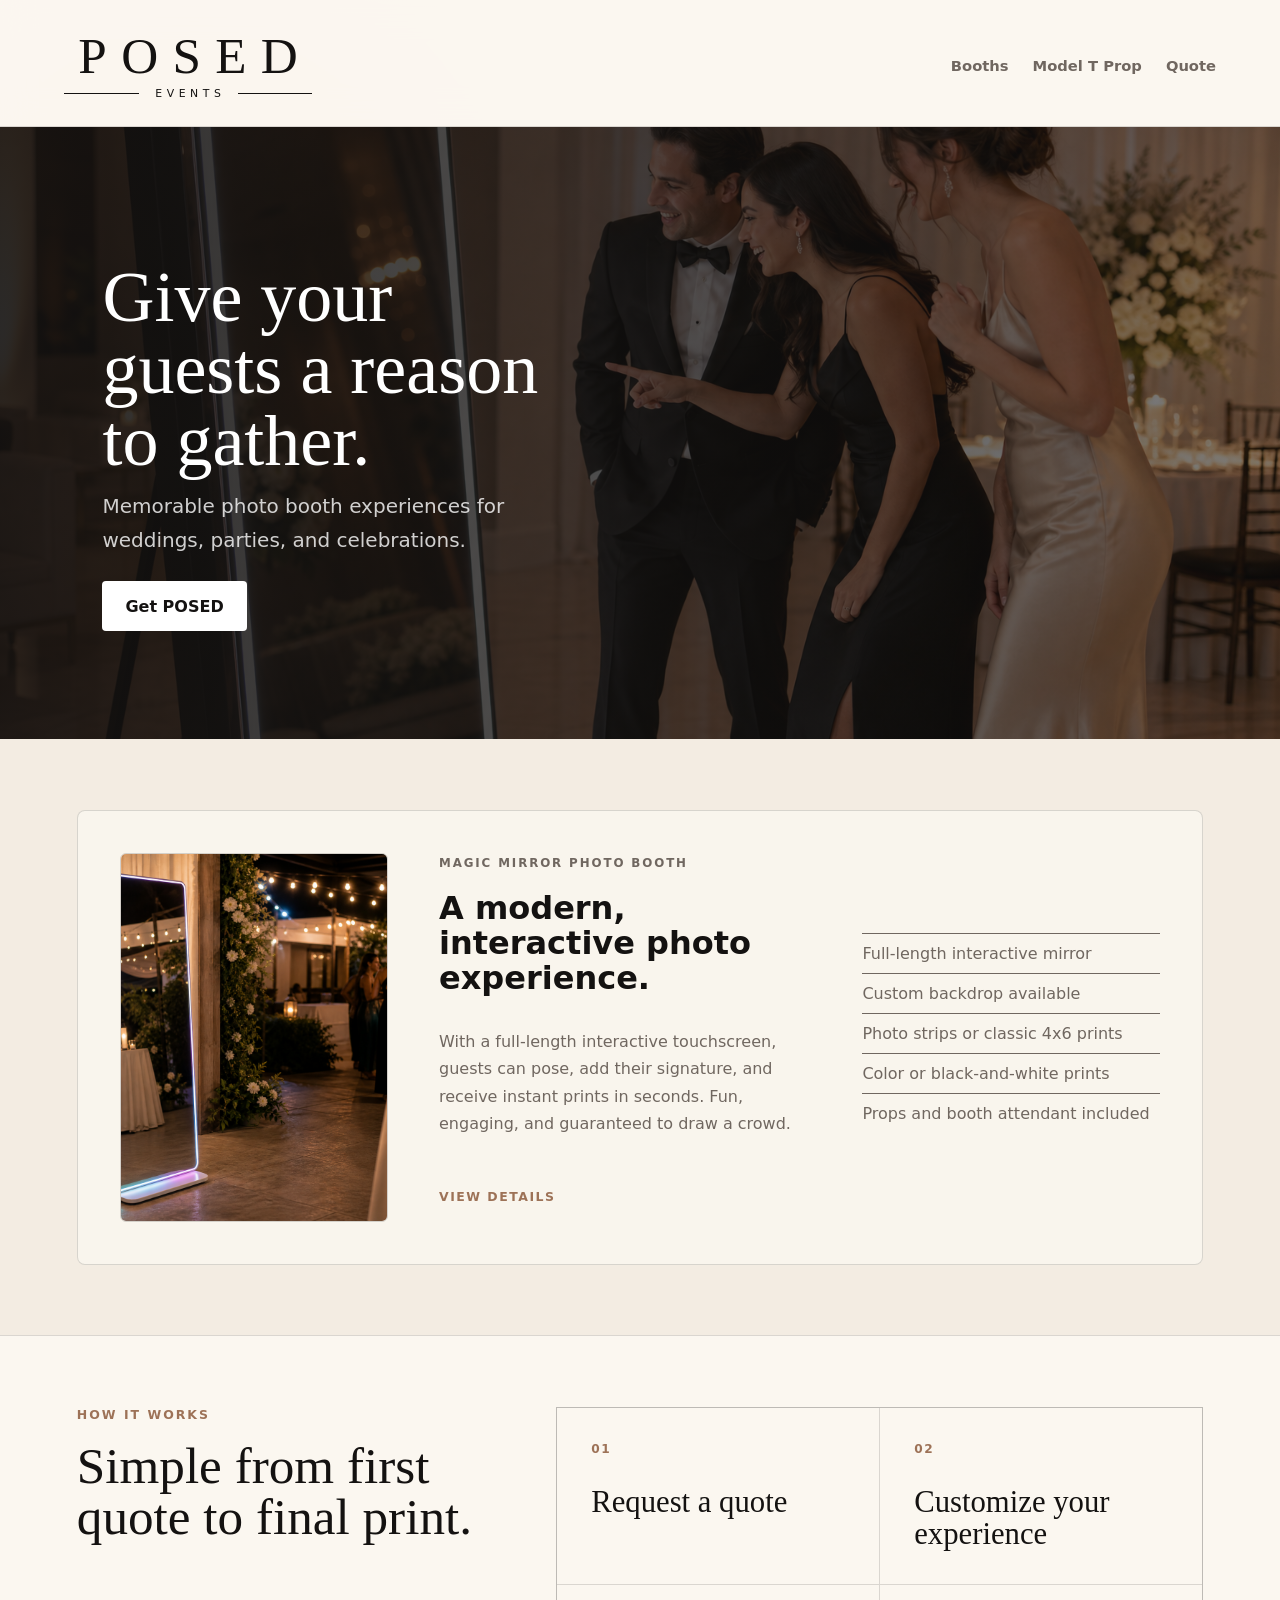
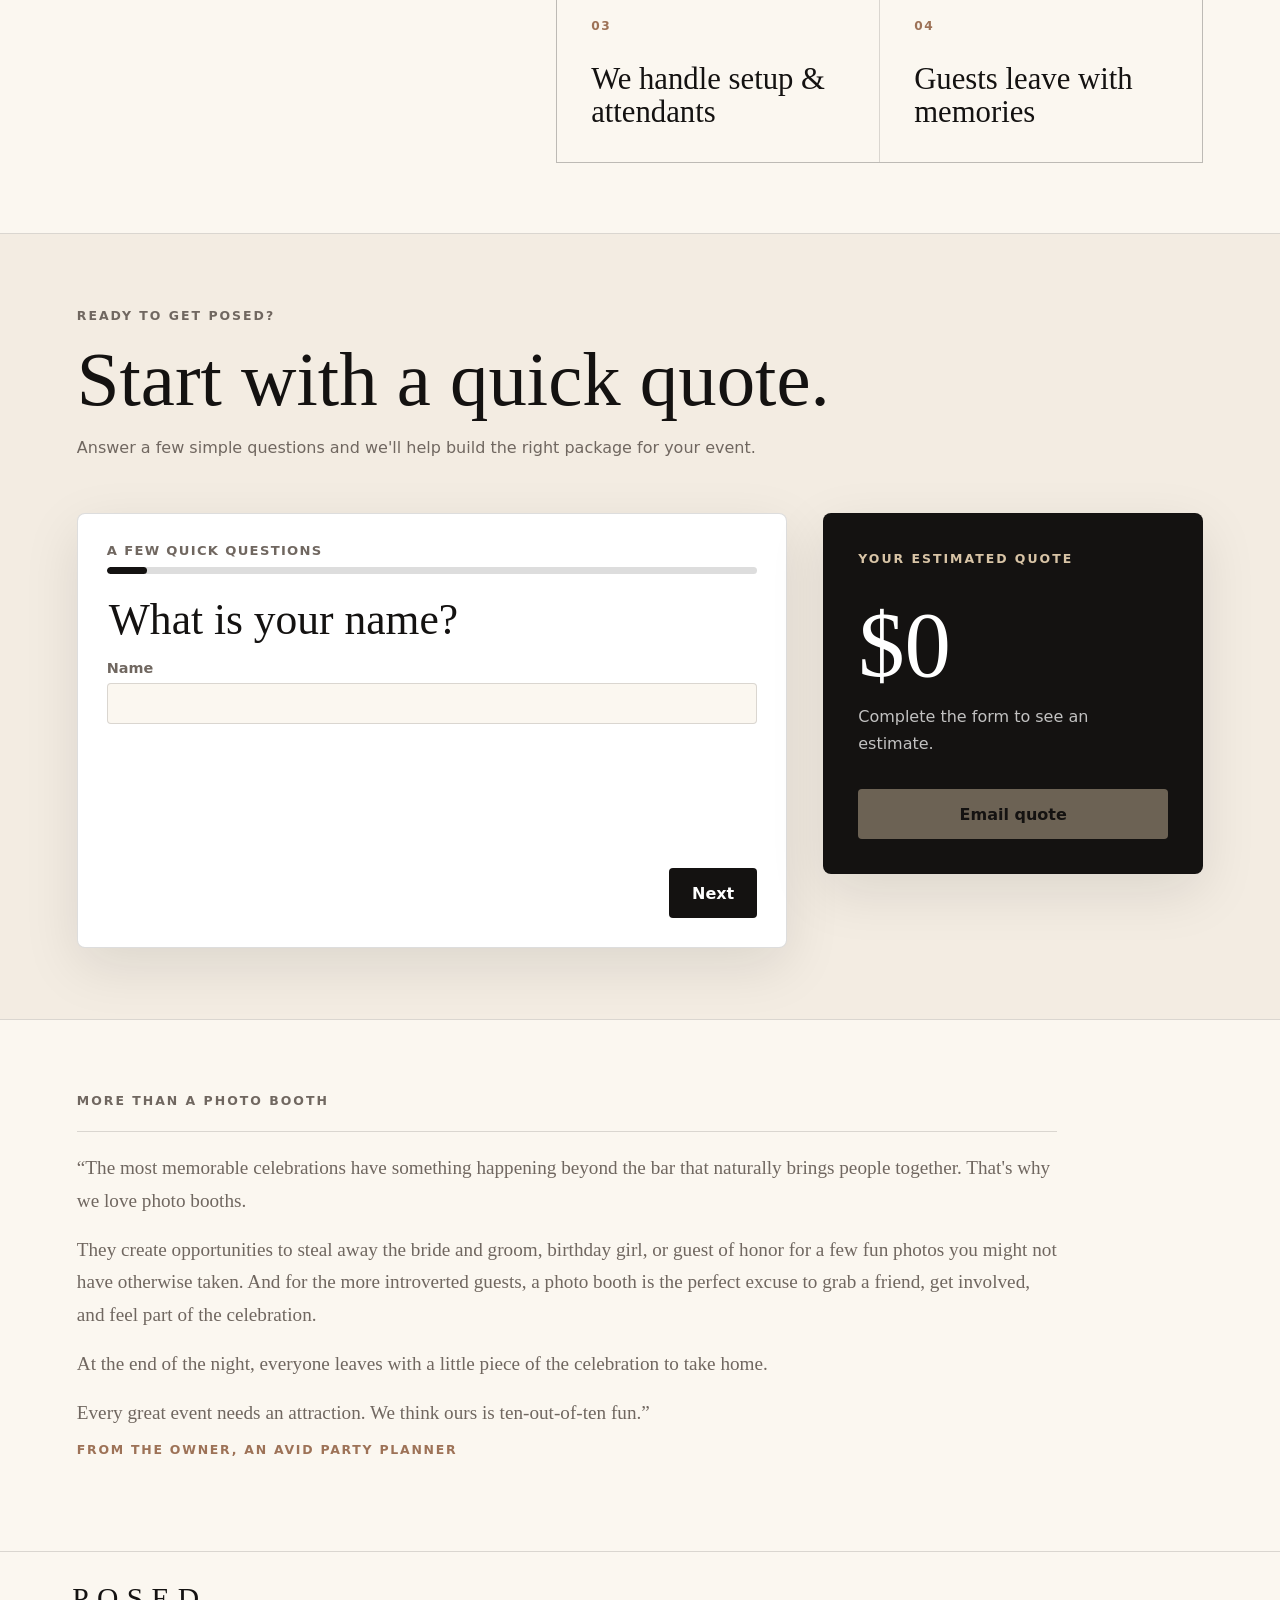
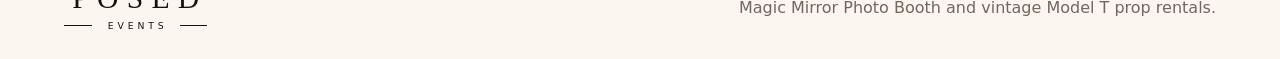
==== commit 131d4e21: "Update POSED branding and booth image" ====
--- a/public/index.html
+++ b/public/index.html
@@ -13,10 +13,10 @@
   </head>
   <body>
     <header class="site-header">
-      <a class="brand" href="#top" aria-label="POSED Photo Booth Co. home">
+      <a class="brand" href="#top" aria-label="POSED Events home">
         <span class="brand-copy">
           <span class="brand-main">POSED</span>
-          <span class="brand-sub"><span></span>Photo Booth Co.<span></span></span>
+          <span class="brand-sub"><span></span>Events<span></span></span>
         </span>
       </a>
       <nav class="nav" aria-label="Primary navigation">
@@ -41,8 +41,8 @@
             <article class="booth-card">
               <figure class="booth-card-media">
                 <img
-                  src="assets/posed-photo-booth-hero.png"
-                  alt="Magic Mirror photo booth setup with event backdrop"
+                  src="assets/mirror-booth-air.png"
+                  alt="Mirror Booth Air photo booth setup at an elegant event"
                 >
               </figure>
               <p class="booth-label">Magic Mirror Photo Booth</p>
@@ -191,8 +191,8 @@
                 </span>
                 <img
                   class="choice-image"
-                  src="assets/posed-photo-booth-hero.png"
-                  alt="Mirror booth setup with backdrop and event lighting"
+                  src="assets/mirror-booth-air.png"
+                  alt="Mirror Booth Air setup with event lighting"
                 >
               </label>
             </div>
@@ -344,10 +344,10 @@
     </main>
 
     <footer class="site-footer">
-      <a class="brand brand-small" href="#top" aria-label="POSED Photo Booth Co. home">
+      <a class="brand brand-small" href="#top" aria-label="POSED Events home">
         <span class="brand-copy">
           <span class="brand-main">POSED</span>
-          <span class="brand-sub"><span></span>Photo Booth Co.<span></span></span>
+          <span class="brand-sub"><span></span>Events<span></span></span>
         </span>
       </a>
       <p>Magic Mirror Photo Booth and vintage Model T prop rentals.</p>
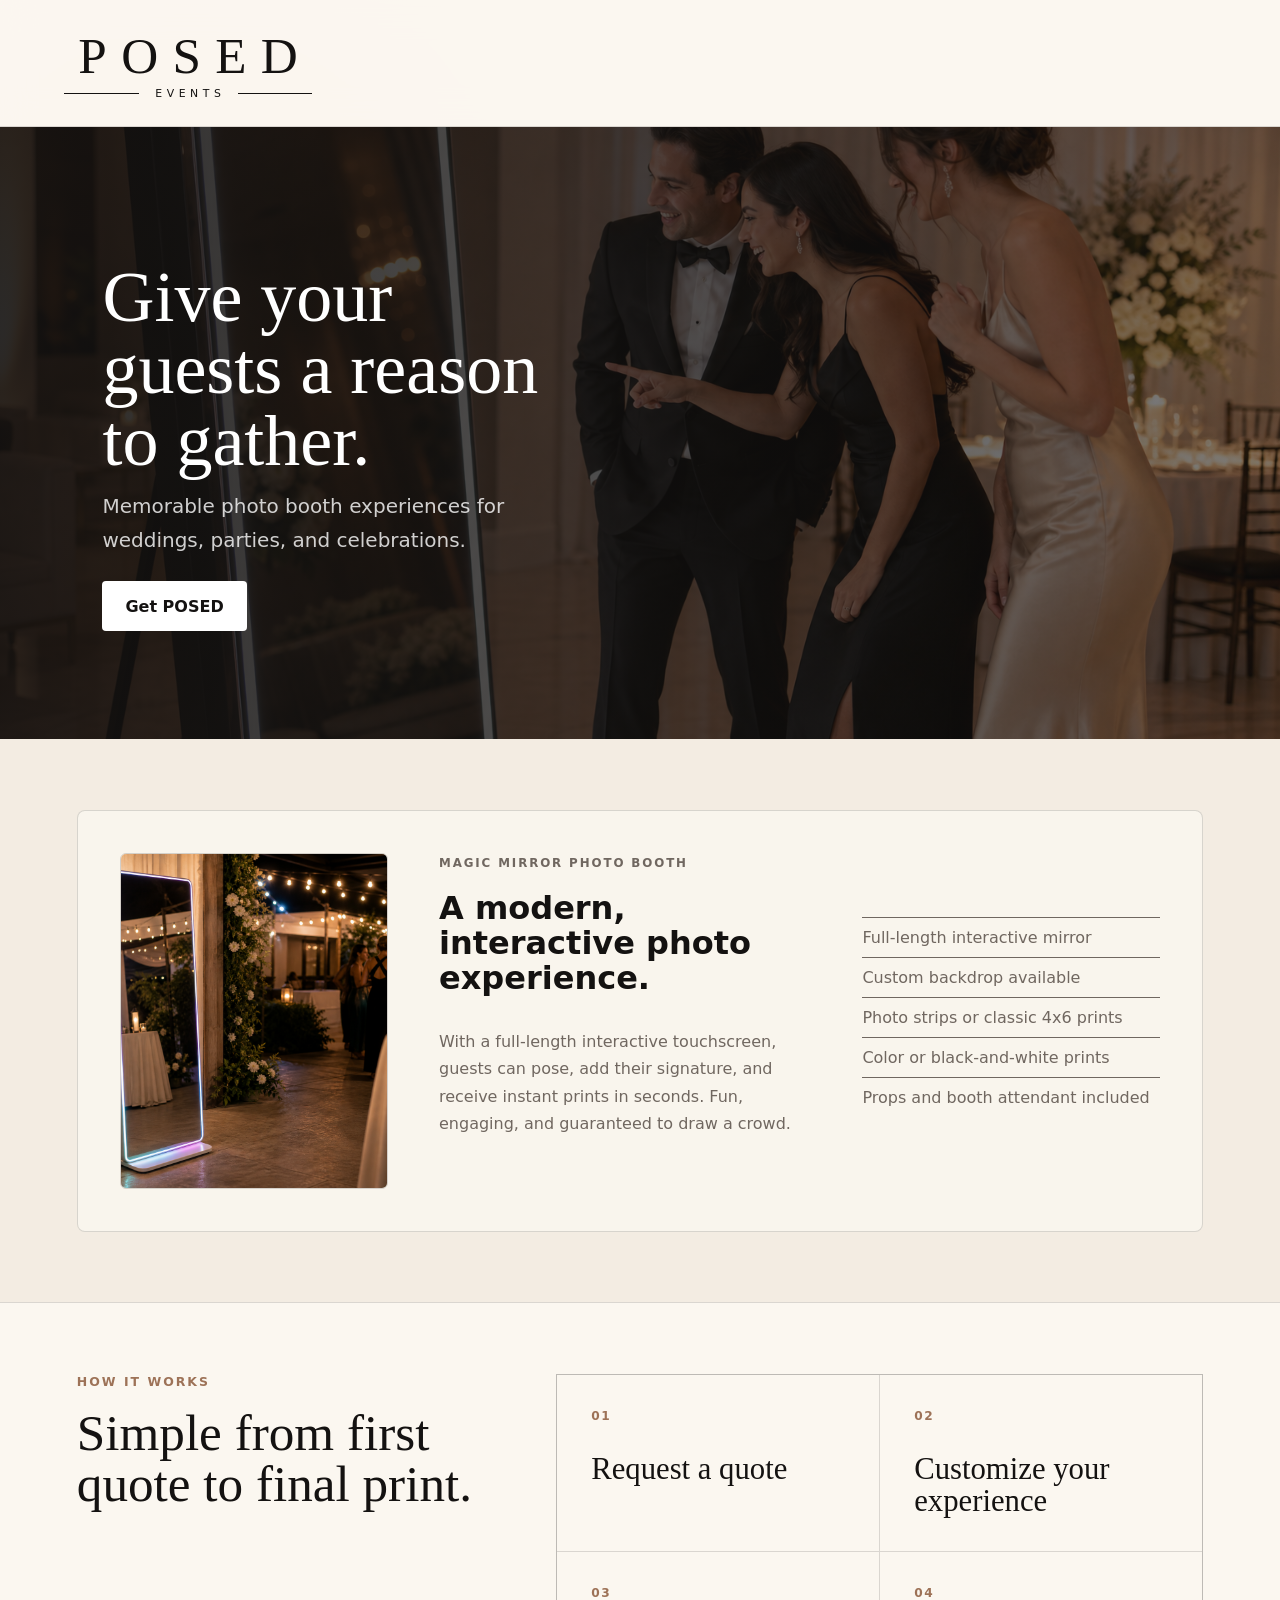
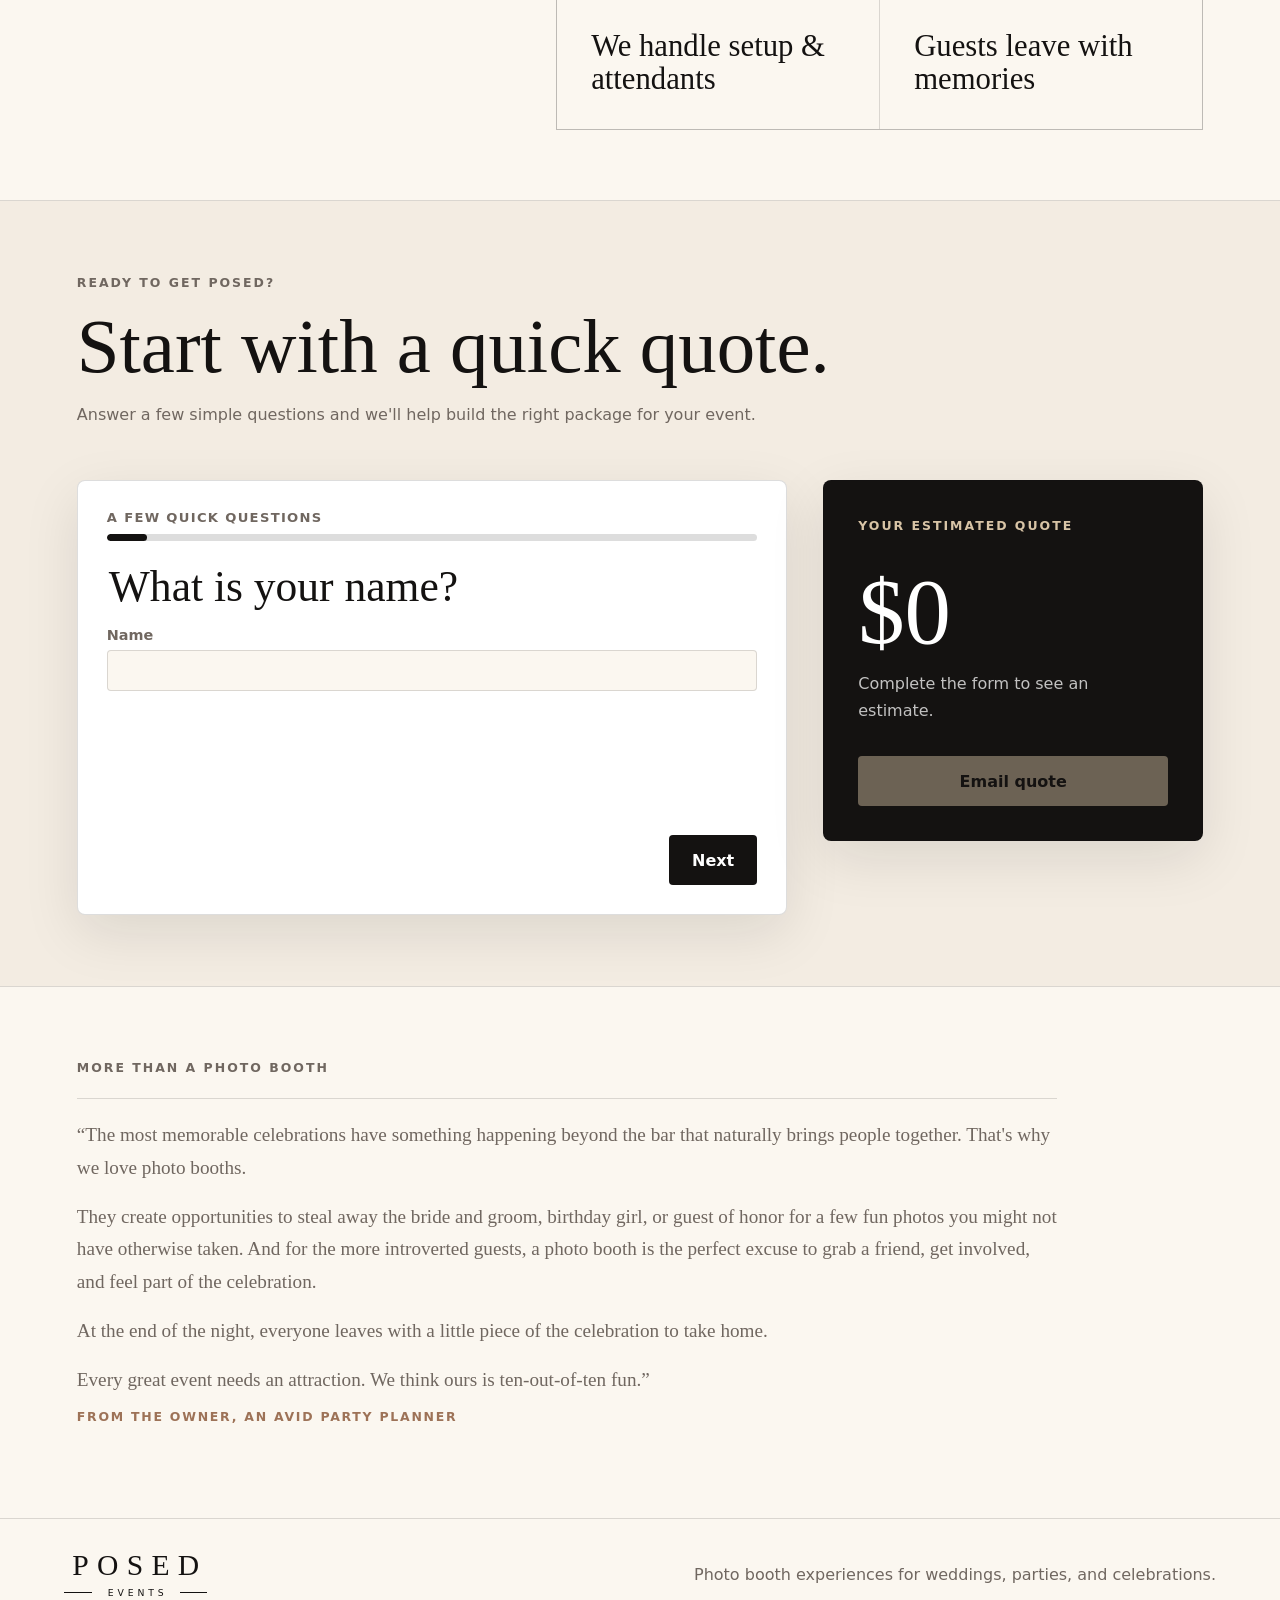
==== commit b1d8ebbb: "Simplify POSED homepage navigation" ====
--- a/public/index.html
+++ b/public/index.html
@@ -5,9 +5,9 @@
     <meta name="viewport" content="width=device-width, initial-scale=1">
     <meta
       name="description"
-      content="POSED Photo Booth Co. offers mirror booth and vintage Model T photo booth experiences for weddings, parties, brand events, and celebrations."
+      content="POSED Events offers memorable photo booth experiences for weddings, parties, brand events, and celebrations."
     >
-    <title>POSED Photo Booth Co.</title>
+    <title>POSED Events</title>
     <link rel="stylesheet" href="styles.css">
     <script src="script.js" defer></script>
   </head>
@@ -19,11 +19,7 @@
           <span class="brand-sub"><span></span>Events<span></span></span>
         </span>
       </a>
-      <nav class="nav" aria-label="Primary navigation">
-        <a href="mirror-booth.html">Booths</a>
-        <a href="model-t-booth.html">Model T Prop</a>
-        <a href="#quote">Quote</a>
-      </nav>
+      <nav class="nav" aria-label="Primary navigation"></nav>
     </header>
 
     <main id="top">
@@ -37,31 +33,28 @@
 
       <section class="booth-section" id="booths" aria-label="Photo booth options">
         <div class="booth-grid">
-          <a class="booth-card-link" href="mirror-booth.html">
-            <article class="booth-card">
-              <figure class="booth-card-media">
-                <img
-                  src="assets/mirror-booth-air.png"
-                  alt="Mirror Booth Air photo booth setup at an elegant event"
-                >
-              </figure>
-              <p class="booth-label">Magic Mirror Photo Booth</p>
-              <h3>A modern, interactive photo experience.</h3>
-              <p>
-                With a full-length interactive touchscreen, guests can pose, add
-                their signature, and receive instant prints in seconds. Fun,
-                engaging, and guaranteed to draw a crowd.
-              </p>
-              <ul>
-                <li>Full-length interactive mirror</li>
-                <li>Custom backdrop available</li>
-                <li>Photo strips or classic 4x6 prints</li>
-                <li>Color or black-and-white prints</li>
-                <li>Props and booth attendant included</li>
-              </ul>
-              <span class="card-link-text">View details</span>
-            </article>
-          </a>
+          <article class="booth-card">
+            <figure class="booth-card-media">
+              <img
+                src="assets/mirror-booth-air.png"
+                alt="Mirror Booth Air photo booth setup at an elegant event"
+              >
+            </figure>
+            <p class="booth-label">Magic Mirror Photo Booth</p>
+            <h3>A modern, interactive photo experience.</h3>
+            <p>
+              With a full-length interactive touchscreen, guests can pose, add
+              their signature, and receive instant prints in seconds. Fun,
+              engaging, and guaranteed to draw a crowd.
+            </p>
+            <ul>
+              <li>Full-length interactive mirror</li>
+              <li>Custom backdrop available</li>
+              <li>Photo strips or classic 4x6 prints</li>
+              <li>Color or black-and-white prints</li>
+              <li>Props and booth attendant included</li>
+            </ul>
+          </article>
         </div>
       </section>
 
@@ -350,7 +343,7 @@
           <span class="brand-sub"><span></span>Events<span></span></span>
         </span>
       </a>
-      <p>Magic Mirror Photo Booth and vintage Model T prop rentals.</p>
+      <p>Photo booth experiences for weddings, parties, and celebrations.</p>
     </footer>
 
     <a class="mobile-sticky-cta" href="#quote">Get Quote</a>
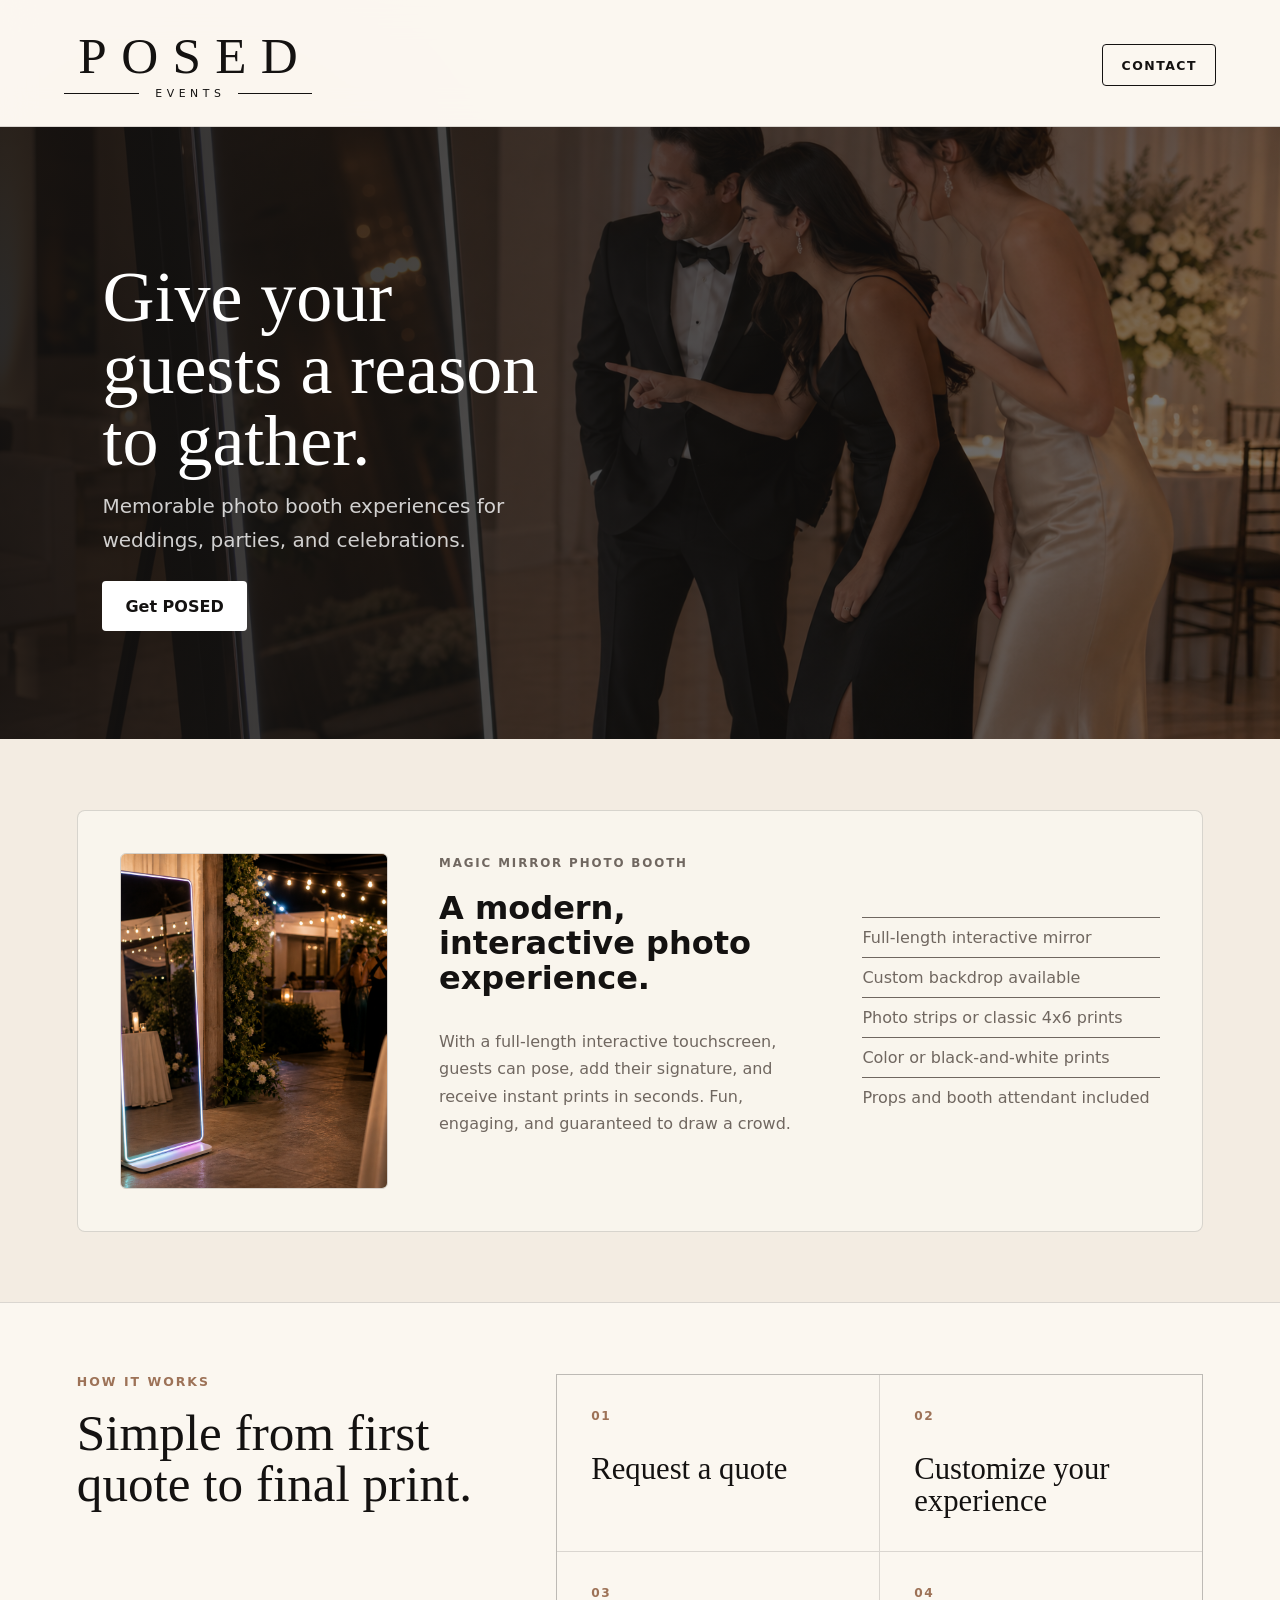
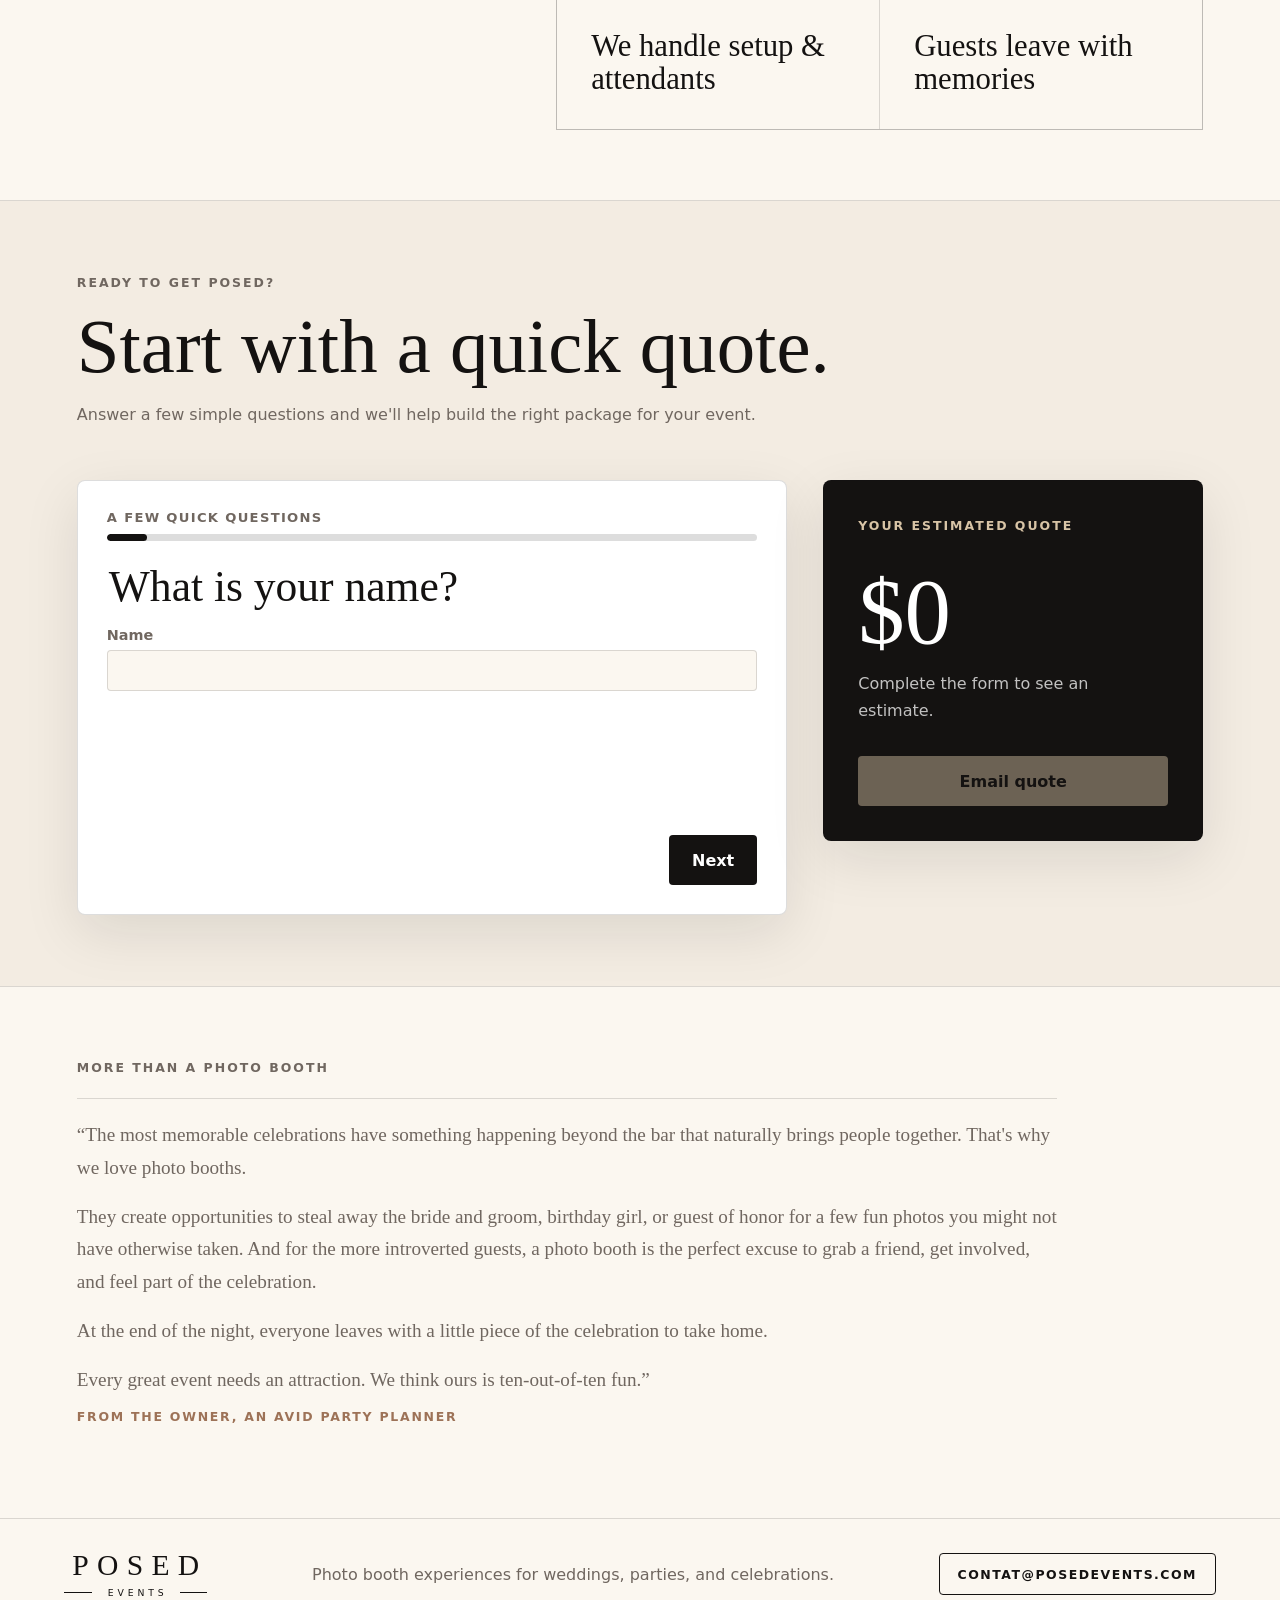
==== commit 94d2555f: "Update POSED contact and mobile layout" ====
--- a/public/index.html
+++ b/public/index.html
@@ -19,7 +19,9 @@
           <span class="brand-sub"><span></span>Events<span></span></span>
         </span>
       </a>
-      <nav class="nav" aria-label="Primary navigation"></nav>
+      <nav class="nav" aria-label="Primary navigation">
+        <a class="contact-link" href="mailto:contat@posedevents.com?subject=POSED%20Events%20inquiry">Contact</a>
+      </nav>
     </header>
 
     <main id="top">
@@ -344,6 +346,7 @@
         </span>
       </a>
       <p>Photo booth experiences for weddings, parties, and celebrations.</p>
+      <a class="footer-email" href="mailto:contat@posedevents.com?subject=POSED%20Events%20inquiry">contat@posedevents.com</a>
     </footer>
 
     <a class="mobile-sticky-cta" href="#quote">Get Quote</a>
--- a/public/styles.css
+++ b/public/styles.css
@@ -156,6 +156,29 @@
 
 .nav a:hover {
   color: var(--ink);
+}
+
+.contact-link,
+.footer-email {
+  display: inline-flex;
+  align-items: center;
+  justify-content: center;
+  min-height: 42px;
+  border: 1px solid var(--ink);
+  border-radius: 4px;
+  padding: 0 18px;
+  color: var(--ink);
+  font-size: 0.78rem;
+  font-weight: 900;
+  letter-spacing: 0.12em;
+  text-decoration: none;
+  text-transform: uppercase;
+}
+
+.contact-link:hover,
+.footer-email:hover {
+  background: var(--ink);
+  color: var(--white);
 }
 
 .hero {
@@ -782,6 +805,10 @@
   margin: 0;
 }
 
+.footer-email {
+  white-space: nowrap;
+}
+
 .detail-page .site-header {
   position: sticky;
 }
@@ -940,8 +967,12 @@
     line-height: 1.03;
   }
 
-  .site-header,
-  .site-footer {
+.site-header,
+.site-footer {
+    flex-direction: column;
+  }
+
+  .site-header {
     flex-direction: column;
   }
 
@@ -990,6 +1021,11 @@
 
   .site-header {
     position: static;
+    align-items: center;
+    flex-direction: row;
+    justify-content: space-between;
+    gap: 12px;
+    padding-block: 10px 9px;
   }
 
   .site-header,
@@ -1007,21 +1043,22 @@
   .brand {
     align-items: center;
     gap: 4px;
-    width: min(100%, 15.5rem);
-    margin-left: 8px;
+    width: auto;
+    margin-inline: 0;
   }
 
   .brand-main {
-    font-size: 2.4rem;
-    letter-spacing: 0.2em;
-    text-indent: 0.2em;
+    font-size: 1.95rem;
+    letter-spacing: 0.18em;
+    text-indent: 0.18em;
   }
 
   .brand-sub {
-    gap: 8px;
-    font-size: 0.56rem;
-    letter-spacing: 0.22em;
-    text-indent: 0.22em;
+    gap: 6px;
+    width: 10.5rem;
+    font-size: 0.48rem;
+    letter-spacing: 0.18em;
+    text-indent: 0.18em;
   }
 
   .brand-copy {
@@ -1029,9 +1066,14 @@
   }
 
   .nav {
-    width: 100%;
-    justify-content: space-between;
-    gap: 16px;
+    width: auto;
+    justify-content: center;
+    flex: 0 0 auto;
+    gap: 0;
+  }
+
+  .contact-link {
+    display: none;
   }
 
   .hero {
@@ -1064,6 +1106,10 @@
     line-height: 1.55;
   }
 
+  .hero .button {
+    display: none;
+  }
+
   h2 {
     font-size: clamp(2.45rem, 12vw, 4rem);
   }
@@ -1074,6 +1120,23 @@
 
   .booth-card-media {
     min-height: 240px;
+    order: 4;
+  }
+
+  .booth-card > .booth-label {
+    order: 1;
+  }
+
+  .booth-card h3 {
+    order: 2;
+  }
+
+  .booth-card > p {
+    order: 3;
+  }
+
+  .booth-card ul {
+    order: 5;
   }
 
   .process-heading h2 {
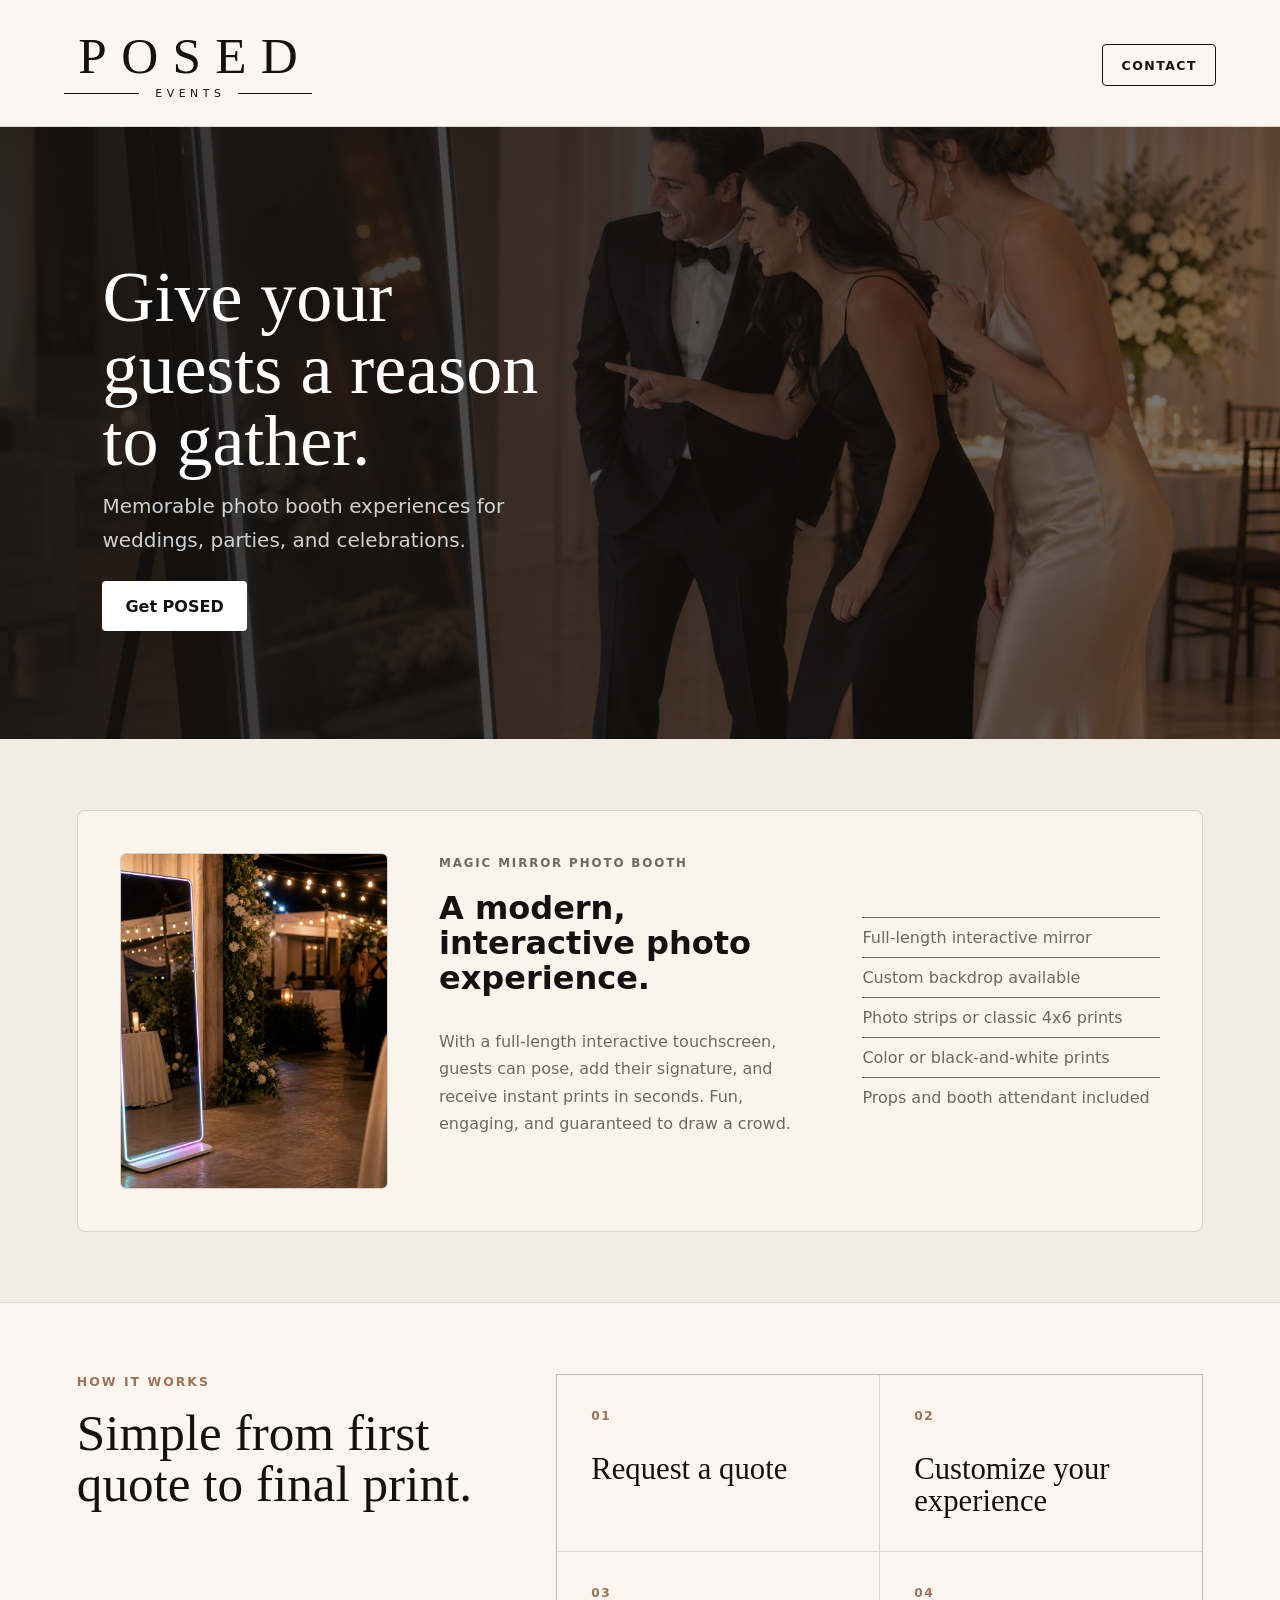
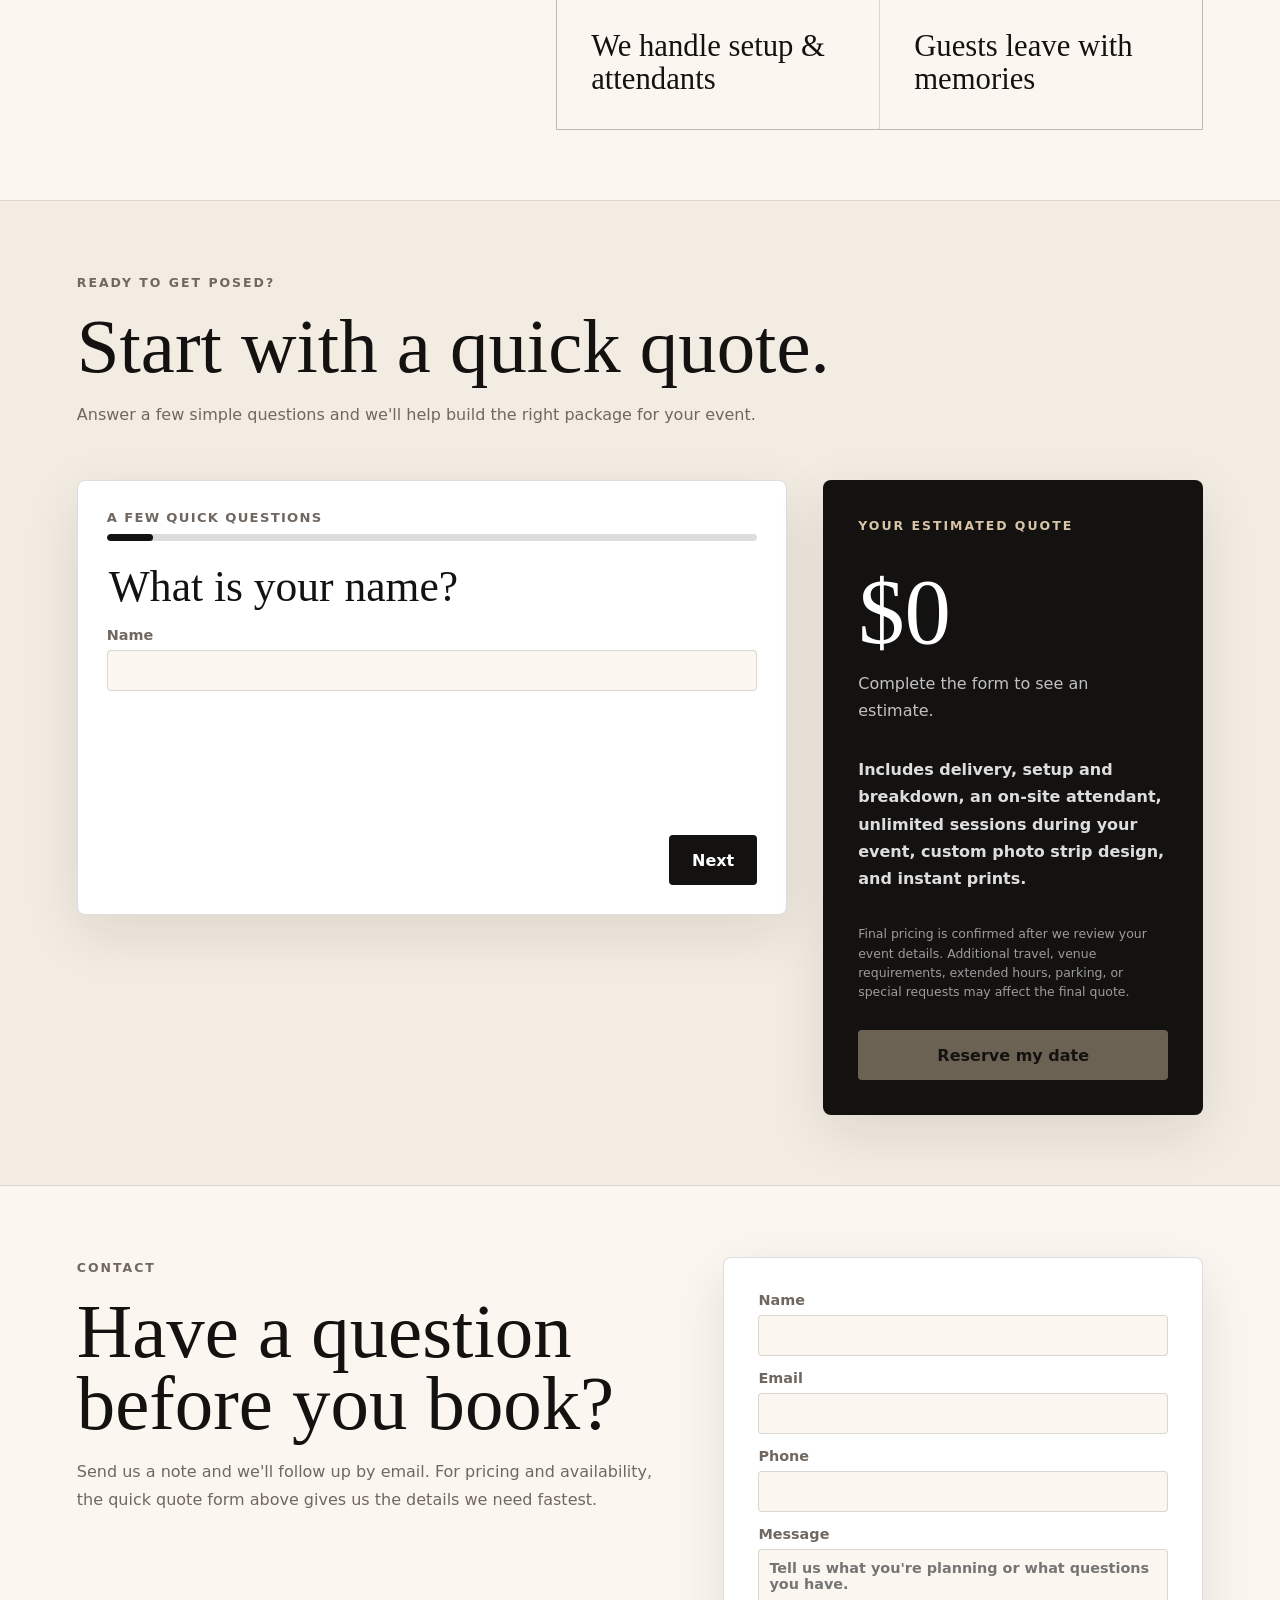
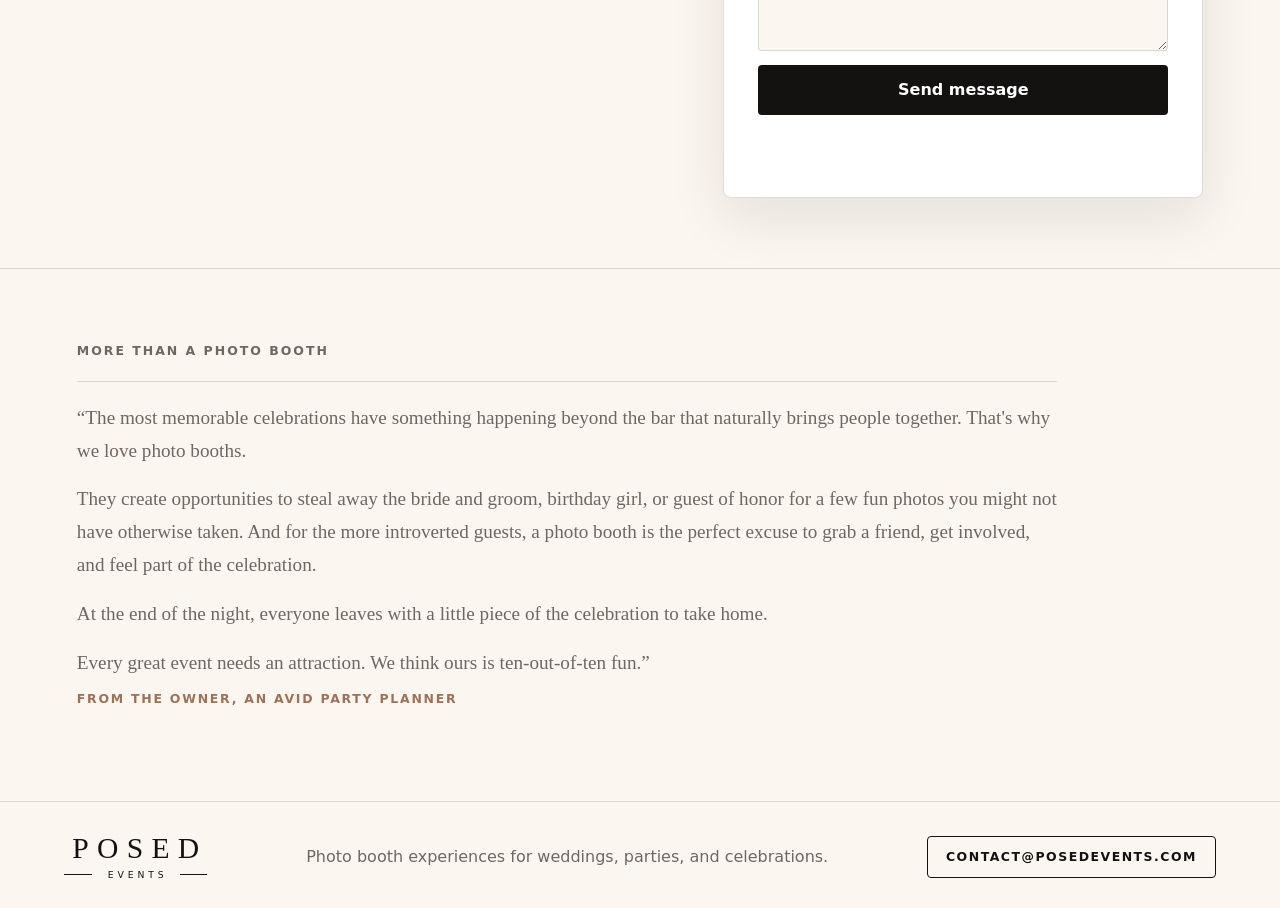
==== commit ff2cab64: "Add POSED contact form and update quote flow" ====
--- a/public/index.html
+++ b/public/index.html
@@ -20,7 +20,7 @@
         </span>
       </a>
       <nav class="nav" aria-label="Primary navigation">
-        <a class="contact-link" href="mailto:contat@posedevents.com?subject=POSED%20Events%20inquiry">Contact</a>
+        <a class="contact-link" href="#contact">Contact</a>
       </nav>
     </header>
 
@@ -174,25 +174,6 @@
             </label>
           </fieldset>
 
-          <fieldset class="form-step" data-step="7">
-            <legend>Your photo booth experience</legend>
-            <div class="choice-grid">
-              <label class="choice-card">
-                <input type="radio" name="booth" value="Mirror Booth" checked>
-                <span>
-                  <strong>Mirror Booth</strong>
-                  <small>Starting at $650</small>
-                  Interactive full-body mirror photos, on-screen signing, and prints.
-                </span>
-                <img
-                  class="choice-image"
-                  src="assets/mirror-booth-air.png"
-                  alt="Mirror Booth Air setup with event lighting"
-                >
-              </label>
-            </div>
-          </fieldset>
-
           <fieldset class="form-step" data-step="8">
             <legend>How many hours do you need the booth?</legend>
             <label>
@@ -231,18 +212,6 @@
             </label>
           </fieldset>
 
-          <fieldset class="form-step" data-step="11">
-            <legend>Do you want a custom backdrop?</legend>
-            <label>
-              Backdrop
-              <select name="backdrop">
-                <option value="Standard backdrop">Standard backdrop</option>
-                <option value="Custom backdrop">Custom backdrop</option>
-                <option value="Not sure yet">Not sure yet</option>
-              </select>
-            </label>
-          </fieldset>
-
           <fieldset class="form-step" data-step="12">
             <legend>What time does the event start?</legend>
             <label>
@@ -300,10 +269,66 @@
           <p class="eyebrow">Your estimated quote</p>
           <strong id="quote-total">$0</strong>
           <p id="quote-summary">Complete the form to see an estimate.</p>
+          <p class="quote-includes">
+            Includes delivery, setup and breakdown, an on-site attendant,
+            unlimited sessions during your event, custom photo strip design, and
+            instant prints.
+          </p>
+          <p class="quote-fine-print">
+            Final pricing is confirmed after we review your event details.
+            Additional travel, venue requirements, extended hours, parking, or
+            special requests may affect the final quote.
+          </p>
           <a class="email-button is-disabled" id="email-quote" href="#" aria-disabled="true">
-            Email quote
+            Reserve my date
           </a>
         </aside>
+      </section>
+
+      <section class="contact-section" id="contact" aria-labelledby="contact-title">
+        <div class="contact-copy">
+          <p class="eyebrow">Contact</p>
+          <h2 id="contact-title">Have a question before you book?</h2>
+          <p>
+            Send us a note and we'll follow up by email. For pricing and
+            availability, the quick quote form above gives us the details we
+            need fastest.
+          </p>
+        </div>
+
+        <form
+          class="contact-form"
+          id="contact-form"
+          action="https://formsubmit.co/contact@posedevents.com"
+          method="POST"
+        >
+          <input type="hidden" name="_subject" value="New POSED Events contact form">
+          <input type="hidden" name="_template" value="table">
+          <input type="text" name="_honey" tabindex="-1" autocomplete="off" hidden>
+          <label>
+            Name
+            <input type="text" name="name" autocomplete="name" required>
+          </label>
+          <label>
+            Email
+            <input type="email" name="email" autocomplete="email" required>
+          </label>
+          <label>
+            Phone
+            <input type="tel" name="phone" autocomplete="tel">
+          </label>
+          <label>
+            Message
+            <textarea
+              name="message"
+              rows="5"
+              placeholder="Tell us what you're planning or what questions you have."
+              required
+            ></textarea>
+          </label>
+          <button type="submit">Send message</button>
+          <p class="form-message" id="contact-message" role="status"></p>
+        </form>
       </section>
 
       <section class="owner-section" aria-label="Owner note">
@@ -346,7 +371,7 @@
         </span>
       </a>
       <p>Photo booth experiences for weddings, parties, and celebrations.</p>
-      <a class="footer-email" href="mailto:contat@posedevents.com?subject=POSED%20Events%20inquiry">contat@posedevents.com</a>
+      <a class="footer-email" href="mailto:contact@posedevents.com?subject=POSED%20Events%20inquiry">contact@posedevents.com</a>
     </footer>
 
     <a class="mobile-sticky-cta" href="#quote">Get Quote</a>
--- a/public/styles.css
+++ b/public/styles.css
@@ -307,6 +307,7 @@
 
 .button,
 .form-actions button,
+.contact-form button,
 .email-button {
   max-width: 100%;
   min-width: 0;
@@ -334,7 +335,8 @@
 .booth-section,
 .process-section,
 .owner-section,
-.quote-section {
+.quote-section,
+.contact-section {
   padding: clamp(46px, 5.5vw, 74px) clamp(20px, 6vw, 88px);
 }
 
@@ -553,7 +555,28 @@
   margin-bottom: 0;
 }
 
+.contact-section {
+  display: grid;
+  grid-template-columns: minmax(0, 0.85fr) minmax(280px, 0.7fr);
+  justify-content: center;
+  gap: clamp(24px, 5vw, 72px);
+  align-items: start;
+  background: var(--paper);
+  border-top: 1px solid var(--line);
+}
+
+.contact-copy {
+  min-width: 0;
+  max-width: 760px;
+}
+
+.contact-copy p {
+  color: var(--muted);
+  line-height: 1.7;
+}
+
 .quote-form,
+.contact-form,
 .quote-result {
   min-width: 0;
   background: var(--white);
@@ -564,6 +587,12 @@
 
 .quote-form {
   padding: clamp(19px, 3.4vw, 29px);
+}
+
+.contact-form {
+  display: grid;
+  gap: 14px;
+  padding: clamp(22px, 4vw, 34px);
 }
 
 .progress {
@@ -782,6 +811,17 @@
   color: rgba(255, 255, 255, 0.74);
 }
 
+.quote-result .quote-includes {
+  color: rgba(255, 255, 255, 0.86);
+  font-weight: 700;
+}
+
+.quote-result .quote-fine-print {
+  color: rgba(255, 255, 255, 0.58);
+  font-size: 0.78rem;
+  line-height: 1.55;
+}
+
 .email-button {
   background: var(--champagne);
   color: var(--ink);
@@ -977,6 +1017,7 @@
   }
 
   .quote-section,
+  .contact-section,
   .process-inner,
   .booth-grid {
     grid-template-columns: 1fr;
@@ -1077,8 +1118,9 @@
   }
 
   .hero {
-    min-height: 500px;
-    padding-block: 72px;
+    min-height: 620px;
+    align-items: end;
+    padding-block: 170px 72px;
   }
 
   .hero-copy {
@@ -1173,6 +1215,10 @@
   }
 
   .form-actions button {
+    width: 100%;
+  }
+
+  .contact-form button {
     width: 100%;
   }
 
